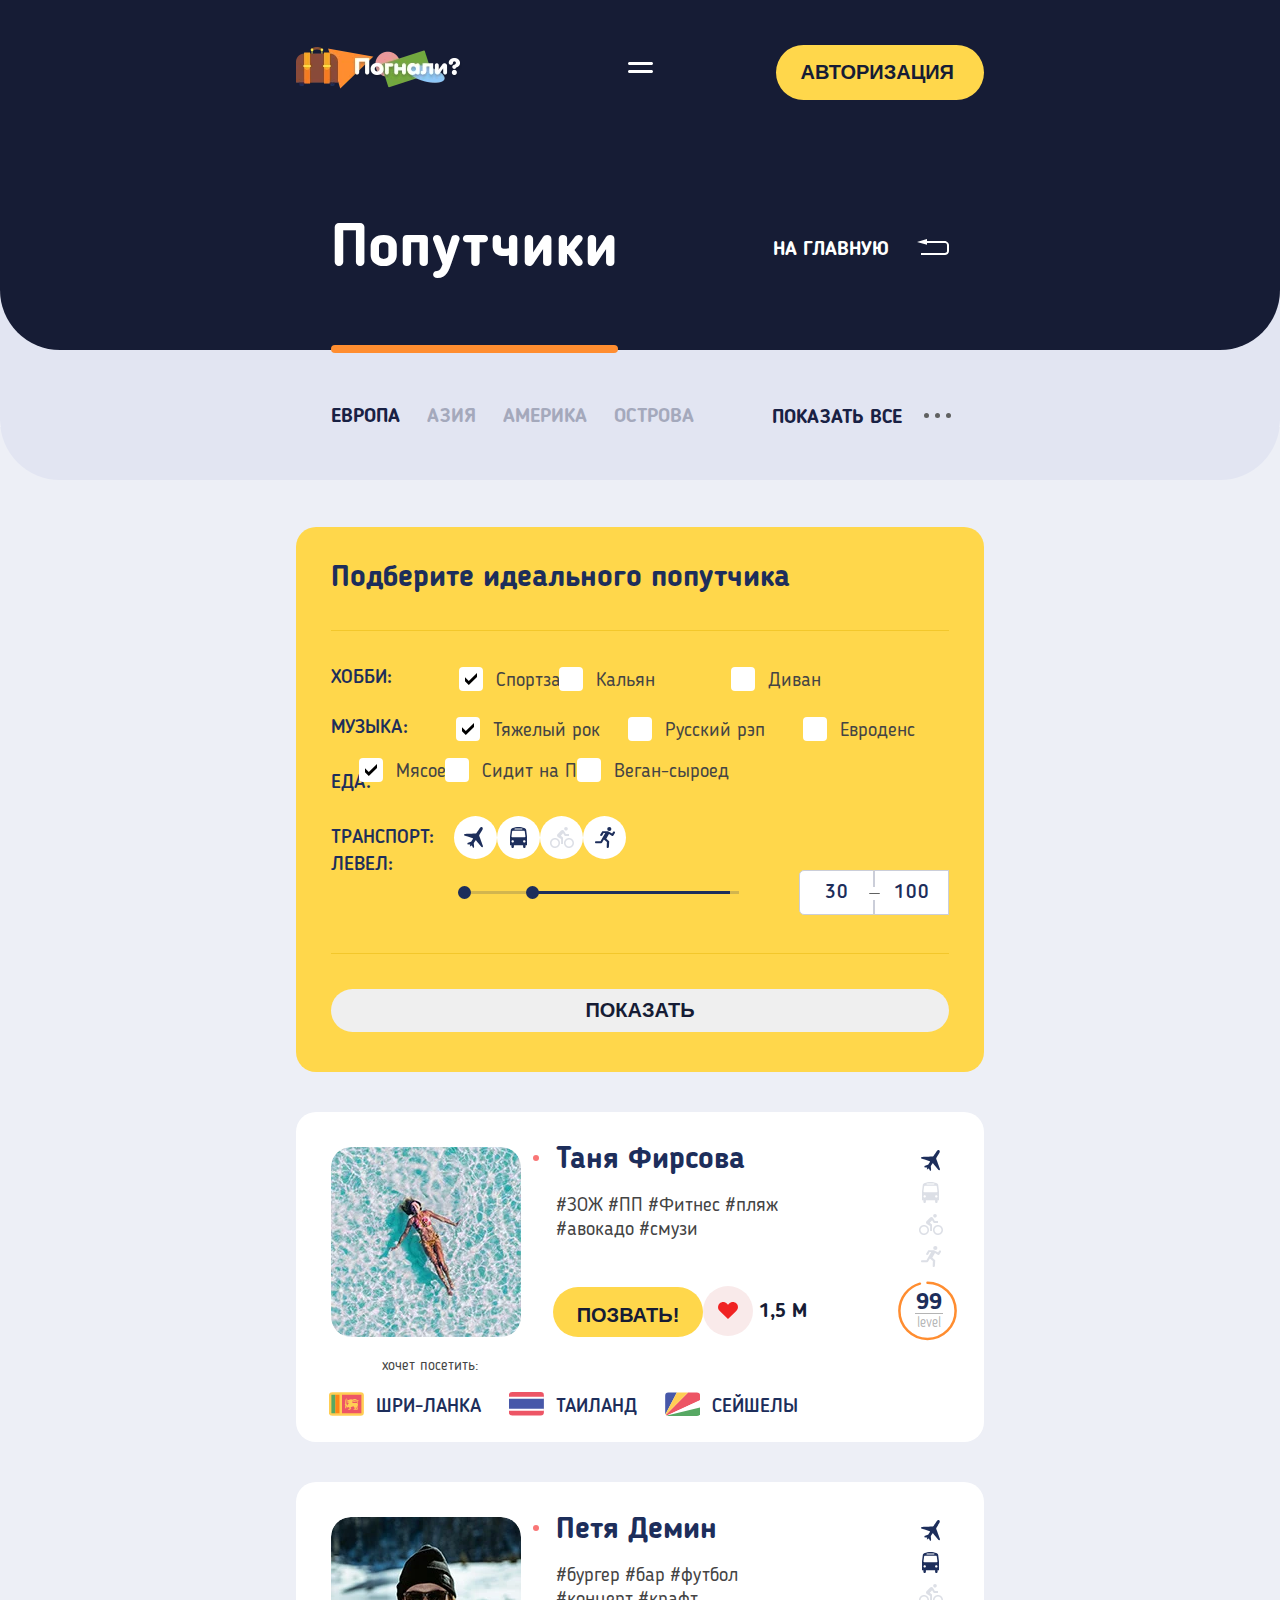
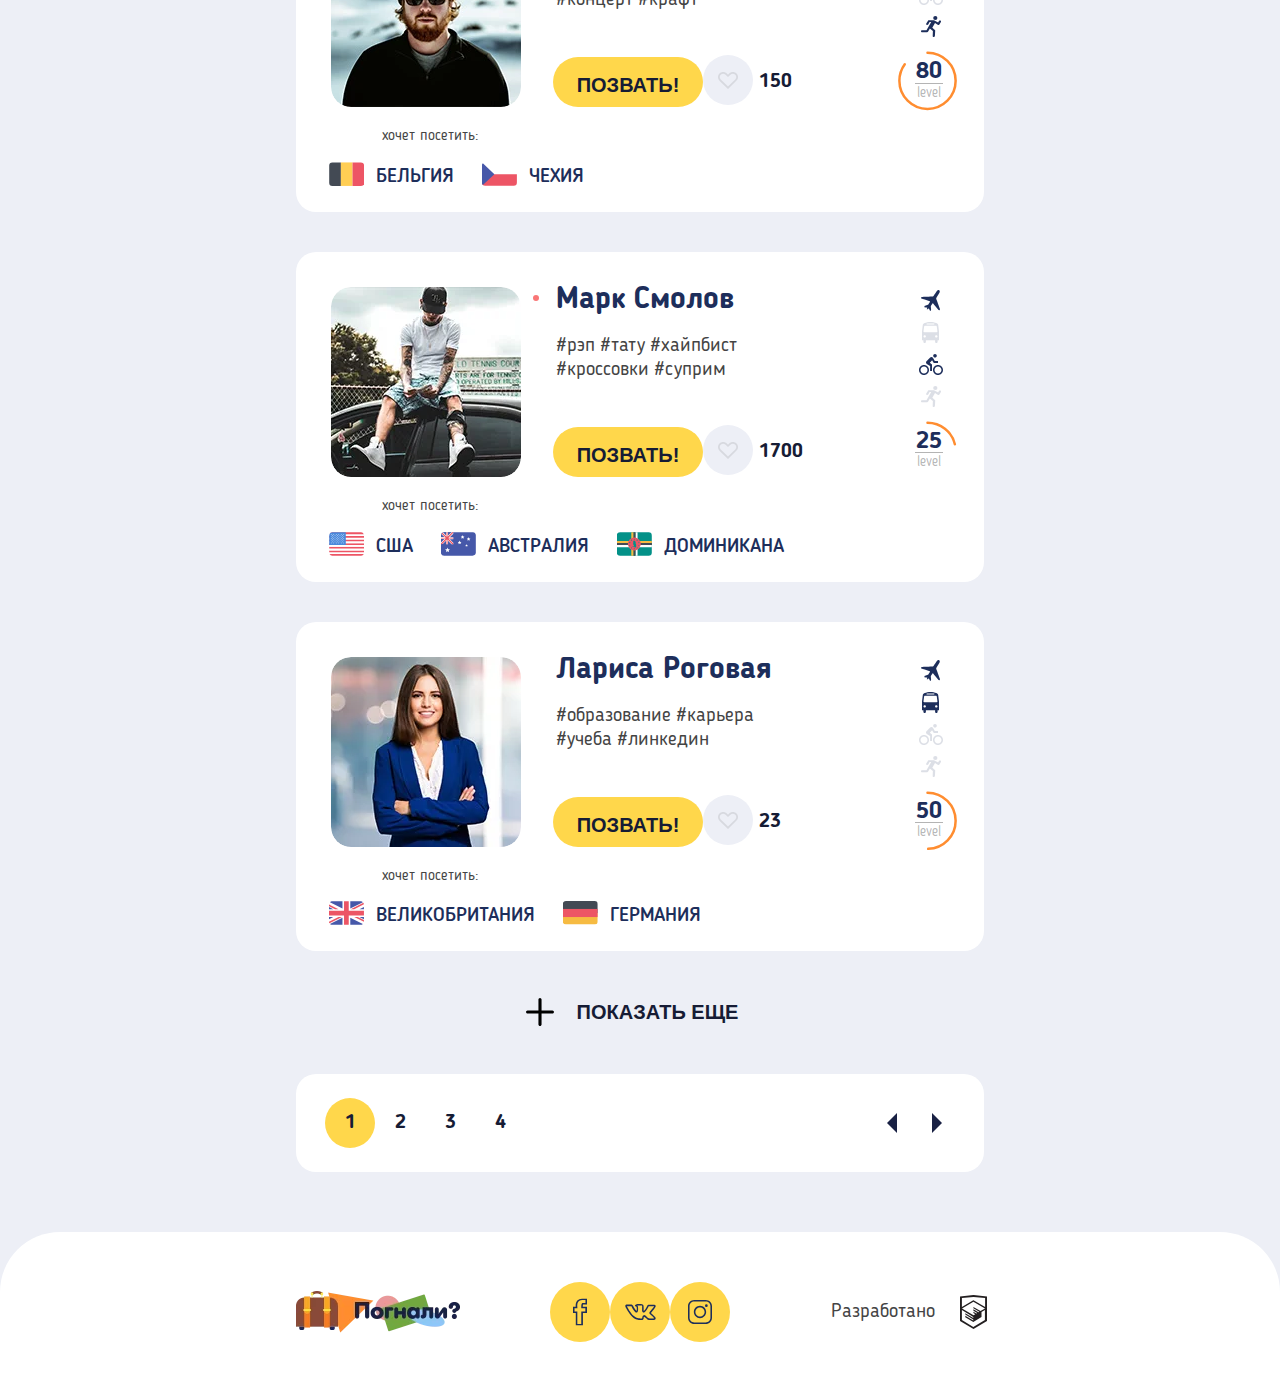
==== catalog.html @ 93530e33 "initial commit" ====
<!DOCTYPE html>
<html lang="ru">
  <head>
  <meta charset="utf-8">
  <meta name="viewport" content="width=device-width,initial-scale=1">
  <title>Погнали - Каталог</title>
  <link rel="stylesheet" href="css/general.css">
  <link rel="stylesheet" href="css/catalog.css">
  <link rel="preload" href="fonts/bloggersans.woff2" as="font">
  <link rel="preload" href="fonts/bloggersans-bold.woff2" as="font">
  <link rel="preload" href="fonts/bloggersans-bolditalic.woff2" as="font">
  <link rel="preload" href="fonts/bloggersans-italic.woff2" as="font">
  <link rel="preload" href="fonts/bloggersans-light.woff2" as="font">
  <link rel="preload" href="fonts/bloggersans-lightitalic.woff2" as="font">
  <link rel="preload" href="fonts/bloggersans-medium.woff2" as="font">
  <link rel="preload" href="fonts/bloggersans-mediumitalic.woff2" as="font">

</head>
<body>
<div class="svg-template">
  <svg xmlns="http://www.w3.org/2000/svg" xmlns:xlink="http://www.w3.org/1999/xlink"><symbol id="icon-email" viewBox="0 0 45 45"><path d="M0 23c0 1.6 1.3 3 3 3h30c1.7 0 3-1.3 3-3V3c0-1.6-1.3-3-3-3H3C1.3 0 0 1.3 0 3v20zm11-10L4.2 6.2c-.6-.6-.6-1.5 0-2 .6-.6 1.5-.6 2.1 0l11 10.9c.4.4 1.2.4 1.6 0l11-10.9c.6-.6 1.5-.6 2.1 0 .6.6.6 1.5 0 2L25 13l6.9 6.8c.6.6.6 1.5 0 2-.6.6-1.5.6-2.1 0L22.9 15s-2.1 2.2-2.5 2.5c-.6.6-1.4 1-2.4 1-.9 0-1.8-.4-2.4-1L13.1 15l-6.9 6.8c-.6.6-1.5.6-2.1 0-.6-.6-.6-1.5 0-2L11 13z"></path></symbol><symbol id="icon-facebook" viewBox="0 0 11 21"><path d="M7.8 21H2.2v-9.8H0V6.4h2.1c-.1-2.2.3-3.8 1.3-4.9C4.2.6 5.5.1 7.1 0H11v4.7H7.9c-.1.2-.2.8-.2 1.7H11v4.8H7.8V21zm-4.4-1.1h3.1v-9.8h3.2V7.5H6.5v-.6c0-1.5 0-2.9.8-3.4l.2-.1h2.3V1.1H7.1c-1.2.1-2.2.5-2.8 1.2-.8.9-1.1 2.5-.9 4.6l.1.6H1.2v2.6h2.2v9.8z"></path></symbol><symbol id="icon-instagram" viewBox="0 0 23 23"><path d="M17 1.5c2.5 0 4.5 2 4.5 4.5v11c0 2.5-2 4.5-4.5 4.5H6c-2.5 0-4.5-2-4.5-4.5V6c0-2.5 2-4.5 4.5-4.5h11M17 0H6C2.7 0 0 2.7 0 6v11c0 3.3 2.7 6 6 6h11c3.3 0 6-2.7 6-6V6c0-3.3-2.7-6-6-6z"></path><path d="M11.5 7.1c2.4 0 4.4 2 4.4 4.4 0 2.4-2 4.4-4.4 4.4-2.4 0-4.4-2-4.4-4.4 0-2.4 2-4.4 4.4-4.4m0-1.5c-3.3 0-5.9 2.7-5.9 5.9s2.7 5.9 5.9 5.9 5.9-2.7 5.9-5.9-2.6-5.9-5.9-5.9z"></path><circle cx="17.6" cy="5.4" r="1.3"></circle></symbol><symbol id="icon-level-small"><circle cx="35" cy="30" r="22.5" fill="none"></circle><path fill="none" stroke-linecap="round" stroke-width="2" stroke="#ff8d30" d="M28 6.5 a 20 20 0 0 1 0 45 a 20 20 0 0 1 0 -45"></path></symbol><symbol id="icon-level" viewBox="0 0 100 100"><circle cx="35" cy="35" r="30" fill="none"></circle><path fill="none" stroke-linecap="round" stroke-width="3" stroke="#ff8d30" d="M35 6.5 a 25 25 0 0 1 0 57 a 25 25 0 0 1 0 -57"></path></symbol><symbol id="icon-menu" viewBox="0 0 25 11"><path d="M1.5 3h22c.8 0 1.5-.7 1.5-1.5S24.3 0 23.5 0h-22C.7 0 0 .7 0 1.5S.7 3 1.5 3zm22 5h-22C.7 8 0 8.7 0 9.5S.7 11 1.5 11h22c.8 0 1.5-.7 1.5-1.5S24.3 8 23.5 8z"></path></symbol><symbol id="icon-phone" viewBox="0 0 36 36"><path d="M18 0C11.6 0 5.2 1.1 2.8 3.4.9 5.3.2 8.7 0 10.8v.3c0 .8.7 1.5 1.5 1.5.1 0 3.7-.3 5.9-.5h.2c.8 0 1.5-.7 1.5-1.5v-3C9 6.7 9.7 6 10.7 6h14.7c.8 0 1.6.7 1.6 1.7v3c0 .8.7 1.5 1.5 1.5h.2c2.2.2 5.8.5 5.9.5.8 0 1.5-.7 1.5-1.5v-.3c-.2-2.1-.9-5.5-2.8-7.4C30.8 1.1 24.4 0 18 0zm0 19.5c-1.7 0-3 1.3-3 3s1.3 3 3 3 3-1.3 3-3-1.3-3-3-3zm-2.3-6.8v-1.9c0-1-.8-1.9-1.9-1.9s-1.8.9-1.8 2v1.9L1.9 23.6c-.7.7-1.1 1.6-1.1 2.7v3c0 1.7 1.3 3 3 3h.8v1.9c0 1 .8 1.9 1.9 1.9s1.9-.8 1.9-1.9v-1.9h19.5v1.9c0 1 .8 1.9 1.9 1.9 1 0 1.9-.8 1.9-1.9v-1.9h.8c1.7 0 3-1.3 3-3v-3c0-1.1-.4-2-1.1-2.7L24 12.7v-1.9c0-1-.8-1.9-1.9-1.9s-1.9.8-1.9 1.9v1.9h-4.5zm2.3 3.8c3.3 0 6 2.7 6 6s-2.7 6-6 6-6-2.7-6-6 2.7-6 6-6z"></path></symbol><symbol id="icon-vk" viewBox="0 0 30 15.8"><path d="M23.9 15.8c-.4 0-1.2-.1-2.1-.6-.6-.4-1.2-1-1.8-1.5-.4-.4-1.2-1.2-1.4-1.2-.3.1-.5.9-.5 1.6 0 .1 0 .8-.5 1.2-.4.4-1.1.5-1.2.5h-1.9c-1 0-4.4-.2-7.4-3C3.4 9.4.3 3 .1 2.7 0 2.2-.1 1.5.3 1.1.7.7 1.4.6 1.7.6h4.2c.1 0 .6.1 1 .3.4.2.6.7.6.7S8.1 3 9 4.3c1.3 2 1.9 2.5 2.1 2.6.2-.4.3-1.7.2-2.9 0-.5-.1-1.1-.3-1.3-.1-.1-.4-.3-.8-.3l-.7-.6c-.1-.7.6-1.2 1.1-1.4.7-.3 1.8-.4 3.1-.4h.7c1.2 0 1.6.1 2.1.2 1.7.4 1.6 1.7 1.6 3.3v2.1c0 .4 0 1 .1 1.3.2-.1.9-.7 2.1-2.5.8-1.2 1.4-2.5 1.5-2.8.2-.4.6-.9 1.6-.9h4.7c1 0 1.6.3 1.8.9.3.6.2 1.7-2.4 4.6-.4.4-.7.8-1 1.1-.6.7-1.2 1.4-1.2 1.6.1.1.7.6 1.3 1.1 1.5 1.2 2.5 2.3 3 3.1.5.8.4 1.3.3 1.7-.4.9-1.6 1-1.9 1h-4.1zm-5.3-4.9c.9 0 1.7.8 2.5 1.6.5.5 1 1 1.5 1.3.7.4 1.3.4 1.4.4h3.9c.2 0 .4-.1.5-.1 0 0 0-.1-.1-.2-.4-.7-1.4-1.7-2.7-2.7-1.2-1-1.8-1.5-1.9-2.2-.1-.8.5-1.4 1.6-2.7.3-.3.6-.7 1-1.1 1.6-1.8 2-2.6 2.1-3h-5.3c-.2.4-.8 1.8-1.6 3-1.9 2.8-2.8 3.2-3.4 3.2-.2 0-.4 0-.6-.1-1-.6-1-1.8-.9-2.8V3.4c.1-1.7 0-1.7-.4-1.8-.4-.1-.7-.1-1.9-.2h-.7c-.6 0-1.3 0-1.9.1l.3.3c.6.7.6 2 .6 2.2.1 1.6.1 3.8-1 4.3-.2.1-.4.1-.6.1-.9 0-1.9-.9-3.4-3.3-.8-1.2-1.5-2.7-1.5-2.8L6 2.2c-.1 0-.2-.1-.3-.1H1.6c.6 1.2 3.4 6.6 6.5 9.5 2.7 2.5 5.8 2.6 6.4 2.6h1.9s.2-.1.3-.1V14c0-.3 0-2.6 1.6-3 .1-.1.2-.1.3-.1z"></path></symbol></svg>
</div>

  <header class="header">
    <div class="header__wrapper container header__wrapper--blue">
      <div class="header__wrapper-top">
        <a class="header__link">
          <picture>
            <source class="js-header-logo-desktop-webp" type="image/webp" media="(min-width: 1440px)" srcset="img/logo-desktop-white@1x.webp 1x, img/logo-desktop-white@2x.webp 2x">
            <source class="js-header-logo-tablet-webp" type="image/webp" media="(min-width: 768px)" srcset="img/logo-tablet-white@1x.webp 1x, img/logo-tablet-white@2x.webp 2x">
            <source class="js-header-logo-mobile-webp" type="image/webp" srcset="img/logo-mobile-white@1x.webp 1x, img/logo-mobile-white@2x.webp 2x">

            <source class="js-header-logo-desktop-png" media="(min-width: 1440px)" srcset="img/logo-desktop-white@1x.png 1x, img/logo-desktop-white@2x.png 2x">
            <source class="js-header-logo-tablet-png" media="(min-width: 768px)" srcset="img/logo-tablet-blue@1x.png 1x, img/logo-tablet-blue@2x.png 2x">
            <img class="header__logo js-logo" src="img/logo-mobile-blue@1x.png" srcset="img/logo-mobile-blue@2x.png 2x" alt="Логотип сервиса Погнали" width="100" height="19">
          </picture>
        </a>
        <button class="header__toggle js-toggle header__toggle--show header__toggle--open" type="button">
          Открыть меню
          <svg width="25" height="11"><use xlink:href="#icon-menu"></use></svg>
        </button>
        <ul class="contacts-list contacts-list--clone">
          <li class="contacts-list__item">
            <a class="button button--yellow button--clone contacts-list__auth-button js-auth-button button--clone-visible" href="/">Авторизация</a>
          </li>
          <li class="contacts-list__item">
            <a class="contacts-list__phone-icon contacts-list__phone-icon--clone" href="tel:88005558628">
              <div class="button contacts-list__phone-button"></div>
            </a>
          </li>
          <li class="contacts-list__item">
            <a class="contacts-list__mail-icon contacts-list__mail-icon--clone" href="mailto:mail@htmlacademy.ru" target="_top">
              <div class="button contacts-list__email-button"></div>
            </a>
          </li>
        </ul>
      </div>
      <nav class="main-nav js-menu main-nav--hidden">
        <ul class="main-nav__list site-list">
          <li class="site-list__item"><a class="site-list__link" href="#" data-hover="О сервисе">О сервисе</a></li>
          <li class="site-list__item"><a class="site-list__link" href="form.html" data-hover="Направления">Направления</a></li>
          <li class="site-list__item"><a class="site-list__link" href="catalog.html" data-hover="Попутчики">Попутчики</a></li>
        </ul>
        <ul class="main-nav__list contacts-list">
          <li class="contacts-list__item">
            <a class="button button--yellow contacts-list__auth-button" href="#">Авторизация</a>
          </li>
          <li class="contacts-list__item">
            <a class="contacts-list__phone-icon" href="tel:88005558628">
              <div class="button contacts-list__phone-button">
                <svg class="contacts-list__svg contacts-list__svg--phone" width="18" height="18"><use xlink:href="#icon-phone"></use></svg>
              </div>
            </a>
          </li>
          <li class="contacts-list__item">
            <a class="contacts-list__mail-icon" href="mailto:mail@htmlacademy.ru" target="_top">
              <div class="button contacts-list__email-button">
                <svg class="contacts-list__svg contacts-list__svg--email" width="18" height="13"><use xlink:href="#icon-email"></use></svg>
              </div>
            </a>
          </li>
        </ul>
        <ul class="main-nav__list social-list">
          <li class="social-list__item">
            <a class="social-list__btn" href="#">
              <svg class="social-list__svg social-list__svg--fb" width="11" height="21"><use xlink:href="#icon-facebook"></use></svg>
              Facebook
            </a>
          </li>
          <li class="social-list__item">
            <a class="social-list__btn" href="#">
              <svg class="social-list__svg social-list__svg--vk" width="23" height="12"><use xlink:href="#icon-vk"></use></svg>
              VK
            </a>
          </li>
          <li class="social-list__item">
            <a class="social-list__btn" href="#">
              <svg class="social-list__svg social-list__svg--ig" width="18" height="18"><use xlink:href="#icon-instagram"></use></svg>
              Instagram
            </a>
          </li>
        </ul>
      </nav>
    </div>
  </header>

  <main class="main">
    <div class="main__wrapper container">
      <div class="main__inner-wrapper">
        <h1 class="main__header">Попутчики</h1>
        <a class="main__link" href="index.html">На главную</a>
      </div>
    </div>

    <section class="filter">
      <div class="filter__by-countries js-filter-body filter__by-countries--hidden">
        <div class="filter__wrapper js-filter-wrapper filter__wrapper--show">
          <h3 class="filter__header">Фильтрация по странам<span class="filter__colon">:</span></h3>
          <button class="filter__btn js-filter-button filter__btn--show" type="button">Показать все</button>
        </div>
        <div class="filter__countries-wrapper">
          <ul class="filter__list mainland-list js-filter-mainland mainland-list--hidden">
            <li class="mainland-list__item"><a class="mainland-list__link mainland-list__link--selected" href="#">Европа</a></li>
            <li class="mainland-list__item"><a class="mainland-list__link" href="#">Азия</a></li>
            <li class="mainland-list__item"><a class="mainland-list__link" href="#">Америка</a></li>
            <li class="mainland-list__item"><a class="mainland-list__link" href="#">Острова</a></li>
          </ul>
          <ul class="filter__list alphabet-list js-filter-alphabet alphabet-list--hidden">
            <li class="alphabet-list__item alphabet-list__item--selected">
              <a class="alphabet-list__link alphabet-list__link--selected" href="#">А</a>
              <ul class="countries-by-letter-list countries-by-letter-list--selected">
                <li class="countries-by-letter-list__item"><a class="countries-by-letter-list__link" href="#">Афганистан</a></li>
                <li class="countries-by-letter-list__item"><a class="countries-by-letter-list__link" href="#">Албания</a></li>
                <li class="countries-by-letter-list__item"><a class="countries-by-letter-list__link" href="#">Алгерия</a></li>
                <li class="countries-by-letter-list__item"><a class="countries-by-letter-list__link" href="#">Андорра</a></li>
                <li class="countries-by-letter-list__item"><a class="countries-by-letter-list__link" href="#">Аргентина</a></li>
                <li class="countries-by-letter-list__item"><a class="countries-by-letter-list__link" href="#">Армения</a></li>
                <li class="countries-by-letter-list__item"><a class="countries-by-letter-list__link" href="#">Австралия</a></li>
                <li class="countries-by-letter-list__item"><a class="countries-by-letter-list__link" href="#">Австрия</a></li>
                <li class="countries-by-letter-list__item"><a class="countries-by-letter-list__link" href="#">Азербайджан</a></li>
              </ul>
            </li>
            <li class="alphabet-list__item">
              <a class="alphabet-list__link" href="#">Б</a>
              <ul class="countries-by-letter-list">
                <li class="countries-by-letter-list__item"><a class="countries-by-letter-list__link" href="#">Багамские&nbsp;Острова</a></li>
                <li class="countries-by-letter-list__item"><a class="countries-by-letter-list__link" href="#">Бангладеш</a></li>
                <li class="countries-by-letter-list__item"><a class="countries-by-letter-list__link" href="#">Барбадос</a></li>
                <li class="countries-by-letter-list__item"><a class="countries-by-letter-list__link" href="#">Бахрейн</a></li>
                <li class="countries-by-letter-list__item"><a class="countries-by-letter-list__link" href="#">Белоруссия</a></li>
                <li class="countries-by-letter-list__item"><a class="countries-by-letter-list__link" href="#">Белиз</a></li>
                <li class="countries-by-letter-list__item"><a class="countries-by-letter-list__link" href="#">Бельгия</a></li>
                <li class="countries-by-letter-list__item"><a class="countries-by-letter-list__link" href="#">Бенин</a></li>
                <li class="countries-by-letter-list__item"><a class="countries-by-letter-list__link" href="#">Болгария</a></li>
                <li class="countries-by-letter-list__item"><a class="countries-by-letter-list__link" href="#">Боливия</a></li>
                <li class="countries-by-letter-list__item"><a class="countries-by-letter-list__link" href="#">Босния&nbsp;и&nbsp;Герцеговина</a></li>
                <li class="countries-by-letter-list__item"><a class="countries-by-letter-list__link" href="#">Ботсвана</a></li>
                <li class="countries-by-letter-list__item"><a class="countries-by-letter-list__link" href="#">Бразилия</a></li>
                <li class="countries-by-letter-list__item"><a class="countries-by-letter-list__link" href="#">Бруней</a></li>
                <li class="countries-by-letter-list__item"><a class="countries-by-letter-list__link" href="#">Буркина‑Фасо</a></li>
                <li class="countries-by-letter-list__item"><a class="countries-by-letter-list__link" href="#">Бурунди</a></li>
                <li class="countries-by-letter-list__item"><a class="countries-by-letter-list__link" href="#">Бутан</a></li>
              </ul>
            </li>
            <li class="alphabet-list__item">
              <a class="alphabet-list__link" href="#">В</a>
              <ul class="countries-by-letter-list">
                <li class="countries-by-letter-list__item"><a class="countries-by-letter-list__link" href="#">Вануату</a></li>
                <li class="countries-by-letter-list__item"><a class="countries-by-letter-list__link" href="#">Великобритания</a></li>
                <li class="countries-by-letter-list__item"><a class="countries-by-letter-list__link" href="#">Венгрия</a></li>
                <li class="countries-by-letter-list__item"><a class="countries-by-letter-list__link" href="#">Венесуэла</a></li>
                <li class="countries-by-letter-list__item"><a class="countries-by-letter-list__link" href="#">Восточный&nbsp;Тимор</a></li>
                <li class="countries-by-letter-list__item"><a class="countries-by-letter-list__link" href="#">Вьетнам</a></li>
              </ul>
            </li>
            <li class="alphabet-list__item">
              <a class="alphabet-list__link" href="#">Г</a>
              <ul class="countries-by-letter-list">
                <li class="countries-by-letter-list__item"><a class="countries-by-letter-list__link" href="#">Габон</a></li>
                <li class="countries-by-letter-list__item"><a class="countries-by-letter-list__link" href="#">Гаити</a></li>
                <li class="countries-by-letter-list__item"><a class="countries-by-letter-list__link" href="#">Гайана</a></li>
                <li class="countries-by-letter-list__item"><a class="countries-by-letter-list__link" href="#">Гамбия</a></li>
                <li class="countries-by-letter-list__item"><a class="countries-by-letter-list__link" href="#">Гана</a></li>
                <li class="countries-by-letter-list__item"><a class="countries-by-letter-list__link" href="#">Гватемала</a></li>
                <li class="countries-by-letter-list__item"><a class="countries-by-letter-list__link" href="#">Гвинея</a></li>
                <li class="countries-by-letter-list__item"><a class="countries-by-letter-list__link" href="#">Гвинея‑Бисау</a></li>
                <li class="countries-by-letter-list__item"><a class="countries-by-letter-list__link" href="#">Германия</a></li>
                <li class="countries-by-letter-list__item"><a class="countries-by-letter-list__link" href="#">Гондурас</a></li>
                <li class="countries-by-letter-list__item"><a class="countries-by-letter-list__link" href="#">Гренада</a></li>
                <li class="countries-by-letter-list__item"><a class="countries-by-letter-list__link" href="#">Греция</a></li>
                <li class="countries-by-letter-list__item"><a class="countries-by-letter-list__link" href="#">Грузия</a></li>
              </ul>
            </li>
            <li class="alphabet-list__item">
              <a class="alphabet-list__link" href="#">Д</a>
              <ul class="countries-by-letter-list">
                <li class="countries-by-letter-list__item"><a class="countries-by-letter-list__link" href="#">Дания</a></li>
                <li class="countries-by-letter-list__item"><a class="countries-by-letter-list__link" href="#">Джибути</a></li>
                <li class="countries-by-letter-list__item"><a class="countries-by-letter-list__link" href="#">Доминика</a></li>
                <li class="countries-by-letter-list__item"><a class="countries-by-letter-list__link" href="#">Доминикана</a></li>
              </ul>
            </li>
            <li class="alphabet-list__item">
              <a class="alphabet-list__link" href="#">Е</a>
              <ul class="countries-by-letter-list">
                <li class="countries-by-letter-list__item"><a class="countries-by-letter-list__link" href="#">Египет</a></li>
              </ul>
            </li>
            <li class="alphabet-list__item alphabet-list__item--hidden-on-big"><a class="alphabet-list__link" href="#">Ж</a></li>
            <li class="alphabet-list__item">
              <a class="alphabet-list__link" href="#">З</a>
              <ul class="countries-by-letter-list">
                <li class="countries-by-letter-list__item"><a class="countries-by-letter-list__link" href="#">Замбия</a></li>
                <li class="countries-by-letter-list__item"><a class="countries-by-letter-list__link" href="#">Зимбабве</a></li>
              </ul>
            </li>
            <li class="alphabet-list__item">
              <a class="alphabet-list__link" href="#">И</a>
              <ul class="countries-by-letter-list">
                <li class="countries-by-letter-list__item"><a class="countries-by-letter-list__link" href="#">Израиль</a></li>
                <li class="countries-by-letter-list__item"><a class="countries-by-letter-list__link" href="#">Индия</a></li>
                <li class="countries-by-letter-list__item"><a class="countries-by-letter-list__link" href="#">Индонезия</a></li>
                <li class="countries-by-letter-list__item"><a class="countries-by-letter-list__link" href="#">Иордания</a></li>
                <li class="countries-by-letter-list__item"><a class="countries-by-letter-list__link" href="#">Ирак</a></li>
                <li class="countries-by-letter-list__item"><a class="countries-by-letter-list__link" href="#">Иран</a></li>
                <li class="countries-by-letter-list__item"><a class="countries-by-letter-list__link" href="#">Ирландия</a></li>
                <li class="countries-by-letter-list__item"><a class="countries-by-letter-list__link" href="#">Исландия</a></li>
                <li class="countries-by-letter-list__item"><a class="countries-by-letter-list__link" href="#">Испания</a></li>
                <li class="countries-by-letter-list__item"><a class="countries-by-letter-list__link" href="#">Италия</a></li>
              </ul>
            </li>
            <li class="alphabet-list__item alphabet-list__item--hidden-on-big"><a class="alphabet-list__link" href="#">Й</a></li>
            <li class="alphabet-list__item">
              <a class="alphabet-list__link" href="#">К</a>
              <ul class="countries-by-letter-list">
                <li class="countries-by-letter-list__item"><a class="countries-by-letter-list__link" href="#">Кабо‑Верде</a></li>
                <li class="countries-by-letter-list__item"><a class="countries-by-letter-list__link" href="#">Казахстан</a></li>
                <li class="countries-by-letter-list__item"><a class="countries-by-letter-list__link" href="#">Камбоджа</a></li>
                <li class="countries-by-letter-list__item"><a class="countries-by-letter-list__link" href="#">Камерун</a></li>
                <li class="countries-by-letter-list__item"><a class="countries-by-letter-list__link" href="#">Канада</a></li>
                <li class="countries-by-letter-list__item"><a class="countries-by-letter-list__link" href="#">Катар</a></li>
                <li class="countries-by-letter-list__item"><a class="countries-by-letter-list__link" href="#">Кения</a></li>
                <li class="countries-by-letter-list__item"><a class="countries-by-letter-list__link" href="#">Кипр</a></li>
                <li class="countries-by-letter-list__item"><a class="countries-by-letter-list__link" href="#">Киргизия</a></li>
                <li class="countries-by-letter-list__item"><a class="countries-by-letter-list__link" href="#">Кирибати</a></li>
                <li class="countries-by-letter-list__item"><a class="countries-by-letter-list__link" href="#">Китай</a></li>
                <li class="countries-by-letter-list__item"><a class="countries-by-letter-list__link" href="#">Колумбия</a></li>
                <li class="countries-by-letter-list__item"><a class="countries-by-letter-list__link" href="#">Коморы</a></li>
                <li class="countries-by-letter-list__item"><a class="countries-by-letter-list__link" href="#">Конго</a></li>
                <li class="countries-by-letter-list__item"><a class="countries-by-letter-list__link" href="#">КНДР</a></li>
                <li class="countries-by-letter-list__item"><a class="countries-by-letter-list__link" href="#">Республика&nbsp;Корея</a></li>
                <li class="countries-by-letter-list__item"><a class="countries-by-letter-list__link" href="#">Коста-Рика</a></li>
                <li class="countries-by-letter-list__item"><a class="countries-by-letter-list__link" href="#">Кот‑д'Ивуар</a></li>
                <li class="countries-by-letter-list__item"><a class="countries-by-letter-list__link" href="#">Куба</a></li>
                <li class="countries-by-letter-list__item"><a class="countries-by-letter-list__link" href="#">Кувейт</a></li>
              </ul>
            </li>
            <li class="alphabet-list__item">
              <a class="alphabet-list__link" href="#">Л</a>
              <ul class="countries-by-letter-list">
                <li class="countries-by-letter-list__item"><a class="countries-by-letter-list__link" href="#">Лаос</a></li>
                <li class="countries-by-letter-list__item"><a class="countries-by-letter-list__link" href="#">Латвия</a></li>
                <li class="countries-by-letter-list__item"><a class="countries-by-letter-list__link" href="#">Лесото</a></li>
                <li class="countries-by-letter-list__item"><a class="countries-by-letter-list__link" href="#">Либерия</a></li>
                <li class="countries-by-letter-list__item"><a class="countries-by-letter-list__link" href="#">Ливан</a></li>
                <li class="countries-by-letter-list__item"><a class="countries-by-letter-list__link" href="#">Ливия</a></li>
                <li class="countries-by-letter-list__item"><a class="countries-by-letter-list__link" href="#">Литва</a></li>
                <li class="countries-by-letter-list__item"><a class="countries-by-letter-list__link" href="#">Лихтенштейн</a></li>
                <li class="countries-by-letter-list__item"><a class="countries-by-letter-list__link" href="#">Люксембург</a></li>
              </ul>
            </li>
            <li class="alphabet-list__item">
              <a class="alphabet-list__link" href="#">М</a>
              <ul class="countries-by-letter-list">
                <li class="countries-by-letter-list__item"><a class="countries-by-letter-list__link" href="#">Маврикий</a></li>
                <li class="countries-by-letter-list__item"><a class="countries-by-letter-list__link" href="#">Мавритания</a></li>
                <li class="countries-by-letter-list__item"><a class="countries-by-letter-list__link" href="#">Мадагаскар</a></li>
                <li class="countries-by-letter-list__item"><a class="countries-by-letter-list__link" href="#">Малави</a></li>
                <li class="countries-by-letter-list__item"><a class="countries-by-letter-list__link" href="#">Малайзия</a></li>
                <li class="countries-by-letter-list__item"><a class="countries-by-letter-list__link" href="#">Мали</a></li>
                <li class="countries-by-letter-list__item"><a class="countries-by-letter-list__link" href="#">Мальдивы</a></li>
                <li class="countries-by-letter-list__item"><a class="countries-by-letter-list__link" href="#">Мальта</a></li>
                <li class="countries-by-letter-list__item"><a class="countries-by-letter-list__link" href="#">Марокко</a></li>
                <li class="countries-by-letter-list__item"><a class="countries-by-letter-list__link" href="#">Маршалловы&nbsp;Острова</a></li>
                <li class="countries-by-letter-list__item"><a class="countries-by-letter-list__link" href="#">Мексика</a></li>
                <li class="countries-by-letter-list__item"><a class="countries-by-letter-list__link" href="#">Мозамбик</a></li>
                <li class="countries-by-letter-list__item"><a class="countries-by-letter-list__link" href="#">Молдавия</a></li>
                <li class="countries-by-letter-list__item"><a class="countries-by-letter-list__link" href="#">Монако</a></li>
                <li class="countries-by-letter-list__item"><a class="countries-by-letter-list__link" href="#">Монголия</a></li>
                <li class="countries-by-letter-list__item"><a class="countries-by-letter-list__link" href="#">Мьянма</a></li>
              </ul>
            </li>
            <li class="alphabet-list__item">
              <a class="alphabet-list__link" href="#">Н</a>
              <ul class="countries-by-letter-list">
                <li class="countries-by-letter-list__item"><a class="countries-by-letter-list__link" href="#">Намибия</a></li>
                <li class="countries-by-letter-list__item"><a class="countries-by-letter-list__link" href="#">Науру</a></li>
                <li class="countries-by-letter-list__item"><a class="countries-by-letter-list__link" href="#">Непал</a></li>
                <li class="countries-by-letter-list__item"><a class="countries-by-letter-list__link" href="#">Нигер</a></li>
                <li class="countries-by-letter-list__item"><a class="countries-by-letter-list__link" href="#">Нигерия</a></li>
                <li class="countries-by-letter-list__item"><a class="countries-by-letter-list__link" href="#">Нидерланды</a></li>
                <li class="countries-by-letter-list__item"><a class="countries-by-letter-list__link" href="#">Никарагуа</a></li>
                <li class="countries-by-letter-list__item"><a class="countries-by-letter-list__link" href="#">Новая&nbsp;Зеландия</a></li>
                <li class="countries-by-letter-list__item"><a class="countries-by-letter-list__link" href="#">Норвегия</a></li>
              </ul>
            </li>
            <li class="alphabet-list__item">
              <a class="alphabet-list__link" href="#">О</a>
              <ul class="countries-by-letter-list">
                <li class="countries-by-letter-list__item"><a class="countries-by-letter-list__link" href="#">ОАЭ</a></li>
                <li class="countries-by-letter-list__item"><a class="countries-by-letter-list__link" href="#">Оман</a></li>
              </ul>
            </li>
            <li class="alphabet-list__item">
              <a class="alphabet-list__link" href="#">П</a>
              <ul class="countries-by-letter-list">
                <li class="countries-by-letter-list__item"><a class="countries-by-letter-list__link" href="#">Пакистан</a></li>
                <li class="countries-by-letter-list__item"><a class="countries-by-letter-list__link" href="#">Палау</a></li>
                <li class="countries-by-letter-list__item"><a class="countries-by-letter-list__link" href="#">Панама</a></li>
                <li class="countries-by-letter-list__item"><a class="countries-by-letter-list__link" href="#">Папуа&nbsp;‑&nbsp;Новая&nbsp;Гвинея</a></li>
                <li class="countries-by-letter-list__item"><a class="countries-by-letter-list__link" href="#">Парагвай</a></li>
                <li class="countries-by-letter-list__item"><a class="countries-by-letter-list__link" href="#">Перу</a></li>
                <li class="countries-by-letter-list__item"><a class="countries-by-letter-list__link" href="#">Польша</a></li>
                <li class="countries-by-letter-list__item"><a class="countries-by-letter-list__link" href="#">Португалия</a></li>
              </ul>
            </li>
            <li class="alphabet-list__item  alphabet-list__item--hidden-on-biggest"><a class="alphabet-list__link" href="#">Р</a></li>
            <li class="alphabet-list__item">
              <a class="alphabet-list__link" href="#">С</a>
              <ul class="countries-by-letter-list">
                <li class="countries-by-letter-list__item"><a class="countries-by-letter-list__link" href="#">Сальвадор</a></li>
                <li class="countries-by-letter-list__item"><a class="countries-by-letter-list__link" href="#">Самоа</a></li>
                <li class="countries-by-letter-list__item"><a class="countries-by-letter-list__link" href="#">Сан‑Марино</a></li>
                <li class="countries-by-letter-list__item"><a class="countries-by-letter-list__link" href="#">Сан‑Томе&nbsp;и&nbsp;Принсипи</a></li>
                <li class="countries-by-letter-list__item"><a class="countries-by-letter-list__link" href="#">Саудовская&nbsp;Аравия</a></li>
                <li class="countries-by-letter-list__item"><a class="countries-by-letter-list__link" href="#">Северная&nbsp;Македония</a></li>
                <li class="countries-by-letter-list__item"><a class="countries-by-letter-list__link" href="#">Сейшелы</a></li>
                <li class="countries-by-letter-list__item"><a class="countries-by-letter-list__link" href="#">Сенегал</a></li>
                <li class="countries-by-letter-list__item"><a class="countries-by-letter-list__link" href="#">Сент‑Люсия</a></li>
                <li class="countries-by-letter-list__item"><a class="countries-by-letter-list__link" href="#">Сербия</a></li>
                <li class="countries-by-letter-list__item"><a class="countries-by-letter-list__link" href="#">Сингапур</a></li>
                <li class="countries-by-letter-list__item"><a class="countries-by-letter-list__link" href="#">Сирия</a></li>
                <li class="countries-by-letter-list__item"><a class="countries-by-letter-list__link" href="#">Словакия</a></li>
                <li class="countries-by-letter-list__item"><a class="countries-by-letter-list__link" href="#">Словения</a></li>
                <li class="countries-by-letter-list__item"><a class="countries-by-letter-list__link" href="#">США</a></li>
                <li class="countries-by-letter-list__item"><a class="countries-by-letter-list__link" href="#">Сомали</a></li>
                <li class="countries-by-letter-list__item"><a class="countries-by-letter-list__link" href="#">Судан</a></li>
                <li class="countries-by-letter-list__item"><a class="countries-by-letter-list__link" href="#">Суринам</a></li>
                <li class="countries-by-letter-list__item"><a class="countries-by-letter-list__link" href="#">Сьерра‑Леоне</a></li>
              </ul>
            </li>
            <li class="alphabet-list__item">
              <a class="alphabet-list__link" href="#">Т</a>
              <ul class="countries-by-letter-list">
                <li class="countries-by-letter-list__item"><a class="countries-by-letter-list__link" href="#">Таджикистан</a></li>
                <li class="countries-by-letter-list__item"><a class="countries-by-letter-list__link" href="#">Таиланд</a></li>
                <li class="countries-by-letter-list__item"><a class="countries-by-letter-list__link" href="#">Танзания</a></li>
                <li class="countries-by-letter-list__item"><a class="countries-by-letter-list__link" href="#">Того</a></li>
                <li class="countries-by-letter-list__item"><a class="countries-by-letter-list__link" href="#">Тонга</a></li>
                <li class="countries-by-letter-list__item"><a class="countries-by-letter-list__link" href="#">Тринидад&nbsp;и&nbsp;Тобаго</a></li>
                <li class="countries-by-letter-list__item"><a class="countries-by-letter-list__link" href="#">Тувалу</a></li>
                <li class="countries-by-letter-list__item"><a class="countries-by-letter-list__link" href="#">Тунис</a></li>
                <li class="countries-by-letter-list__item"><a class="countries-by-letter-list__link" href="#">Туркмения</a></li>
                <li class="countries-by-letter-list__item"><a class="countries-by-letter-list__link" href="#">Турция</a></li>
              </ul>
            </li>
            <li class="alphabet-list__item">
              <a class="alphabet-list__link" href="#">У</a>
              <ul class="countries-by-letter-list">
                <li class="countries-by-letter-list__item"><a class="countries-by-letter-list__link" href="#">Уганда</a></li>
                <li class="countries-by-letter-list__item"><a class="countries-by-letter-list__link" href="#">Узбекистан</a></li>
                <li class="countries-by-letter-list__item"><a class="countries-by-letter-list__link" href="#">Украина</a></li>
                <li class="countries-by-letter-list__item"><a class="countries-by-letter-list__link" href="#">Уругвай</a></li>
              </ul>
            </li>
            <li class="alphabet-list__item">
              <a class="alphabet-list__link" href="#">Ф</a>
              <ul class="countries-by-letter-list">
                <li class="countries-by-letter-list__item"><a class="countries-by-letter-list__link" href="#">Фиджи</a></li>
                <li class="countries-by-letter-list__item"><a class="countries-by-letter-list__link" href="#">Филиппины</a></li>
                <li class="countries-by-letter-list__item"><a class="countries-by-letter-list__link" href="#">Финляндия</a></li>
                <li class="countries-by-letter-list__item"><a class="countries-by-letter-list__link" href="#">Франция</a></li>
              </ul>
            </li>
            <li class="alphabet-list__item">
              <a class="alphabet-list__link" href="#">Х</a>
              <ul class="countries-by-letter-list">
                <li class="countries-by-letter-list__item"><a class="countries-by-letter-list__link" href="#">Хорватия</a></li>
              </ul>
            </li>
            <li class="alphabet-list__item alphabet-list__item--hidden-on-big"><a class="alphabet-list__link" href="#">Ц</a></li>
            <li class="alphabet-list__item">
              <a class="alphabet-list__link" href="#">Ч</a>
              <ul class="countries-by-letter-list">
                <li class="countries-by-letter-list__item"><a class="countries-by-letter-list__link" href="#">Чад</a></li>
                <li class="countries-by-letter-list__item"><a class="countries-by-letter-list__link" href="#">Черногория</a></li>
                <li class="countries-by-letter-list__item"><a class="countries-by-letter-list__link" href="#">Чехия</a></li>
                <li class="countries-by-letter-list__item"><a class="countries-by-letter-list__link" href="#">Чили</a></li>
              </ul>
            </li>
            <li class="alphabet-list__item">
              <a class="alphabet-list__link" href="#">Ш</a>
              <ul class="countries-by-letter-list">
                <li class="countries-by-letter-list__item"><a class="countries-by-letter-list__link" href="#">Швейцария</a></li>
                <li class="countries-by-letter-list__item"><a class="countries-by-letter-list__link" href="#">Швеция</a></li>
                <li class="countries-by-letter-list__item"><a class="countries-by-letter-list__link" href="#">Шри‑Ланка</a></li>
              </ul>
            </li>
            <li class="alphabet-list__item alphabet-list__item--hidden-on-big"><a class="alphabet-list__link" href="#">Щ</a></li>
            <li class="alphabet-list__item">
              <a class="alphabet-list__link" href="#">Э</a>
              <ul class="countries-by-letter-list">
                <li class="countries-by-letter-list__item"><a class="countries-by-letter-list__link" href="#">Эквадор</a></li>
                <li class="countries-by-letter-list__item"><a class="countries-by-letter-list__link" href="#">Эритрея</a></li>
                <li class="countries-by-letter-list__item"><a class="countries-by-letter-list__link" href="#">Эсватини</a></li>
                <li class="countries-by-letter-list__item"><a class="countries-by-letter-list__link" href="#">Эстония</a></li>
                <li class="countries-by-letter-list__item"><a class="countries-by-letter-list__link" href="#">Эфиопия</a></li>
              </ul>
            </li>
            <li class="alphabet-list__item">
              <a class="alphabet-list__link" href="#">Ю</a>
              <ul class="countries-by-letter-list">
                <li class="countries-by-letter-list__item"><a class="countries-by-letter-list__link" href="#">ЮАР</a></li>
                <li class="countries-by-letter-list__item"><a class="countries-by-letter-list__link" href="#">Южный&nbsp;Судан</a></li>
              </ul>
            </li>
            <li class="alphabet-list__item">
              <a class="alphabet-list__link" href="#">Я</a>
              <ul class="countries-by-letter-list">
                <li class="countries-by-letter-list__item"><a class="countries-by-letter-list__link" href="#">Ямайка</a></li>
                <li class="countries-by-letter-list__item"><a class="countries-by-letter-list__link" href="#">Япония</a></li>
              </ul>
            </li>
          </ul>
        </div>
        <button class="button button--gray filter__btn-collapse js-filter-countries-collapse" type="button">Свернуть</button>
      </div>
    </section>

    <section class="people-list">
      <div class="people-list__wrapper container">
        <div class="people-filter">
          <form class="people-filter__form" action="http://echo.htmlacademy.ru" method="post">
            <h3 class="visually-hidden">Фильтрация попутчиков по остальным параметрам</h3>
            <b class="people-filter__tagline">Подберите идеального попутчика</b>
            <ul class="people-filter_list filter-options-list">
              <li class="filter-options-list__item filter-options-list__item--expanded">
                <span class="filter-options-list__title">
                  Хобби
                  <button class="filter-options-list__button" type="button">Свернуть или развернуть меню</button>
                </span>
                <span class="filter-options-list__title filter-options-list__title--enumeration">Хобби:</span>
                <div class="filter-options-list__hobby">
                  <div class="filter-options-list__checkbox filter-options-list__checkbox-hobby" role="checkbox" aria-checked="true" tabindex="0">
                    <input class="visually-hidden" type="checkbox" name="gym" id="gym" tabindex="-1" checked>
                    <label class="filter-options-list__label" for="gym">Спортзал</label>
                    <span class="filter-options-list__checkbox-indicator"></span>
                  </div>
                  <div class="filter-options-list__checkbox filter-options-list__checkbox-hobby" role="checkbox" aria-checked="false" tabindex="0">
                    <input class="visually-hidden" type="checkbox" name="hookah" id="hookah" tabindex="-1">
                    <label class="filter-options-list__label" for="hookah">Кальян</label>
                    <span class="filter-options-list__checkbox-indicator"></span>
                  </div>
                  <div class="filter-options-list__checkbox filter-options-list__checkbox-hobby" role="checkbox" aria-checked="false" tabindex="0">
                    <input class="visually-hidden" type="checkbox" name="sofa" id="sofa" tabindex="-1">
                    <label class="filter-options-list__label" for="sofa">Диван</label>
                    <span class="filter-options-list__checkbox-indicator"></span>
                  </div>
                </div>
              </li>
              <li class="filter-options-list__item filter-options-list__item--expanded">
                <span class="filter-options-list__title">
                  Музыка
                  <button class="filter-options-list__button" type="button">Свернуть или развернуть меню</button>
                </span>
                <span class="filter-options-list__title filter-options-list__title--enumeration">Музыка:</span>
                <div class="filter-options-list__music">
                  <div class="filter-options-list__checkbox filter-options-list__checkbox-music" role="checkbox" aria-checked="true" tabindex="0">
                    <input class="visually-hidden" type="checkbox" name="heavy-rock" id="hard-rock" tabindex="-1" checked>
                    <label class="filter-options-list__label" for="hard-rock">Тяжелый рок</label>
                    <span class="filter-options-list__checkbox-indicator"></span>
                  </div>
                  <div class="filter-options-list__checkbox filter-options-list__checkbox-music" role="checkbox" aria-checked="false" tabindex="0">
                    <input class="visually-hidden" type="checkbox" name="russian-rap" id="russian-rap" tabindex="-1">
                    <label class="filter-options-list__label" for="russian-rap">Русский рэп</label>
                    <span class="filter-options-list__checkbox-indicator"></span>
                  </div>
                  <div class="filter-options-list__checkbox filter-options-list__checkbox-music" role="checkbox" aria-checked="false" tabindex="0">
                    <input class="visually-hidden" type="checkbox" name="euro-dance" id="euro-dance" tabindex="-1">
                    <label class="filter-options-list__label" for="euro-dance">Евроденс</label>
                    <span class="filter-options-list__checkbox-indicator"></span>
                  </div>
                </div>
              </li>
              <li class="filter-options-list__item filter-options-list__item--expanded">
                <span class="filter-options-list__title">
                  Еда
                <button class="filter-options-list__button" type="button">Свернуть или развернуть меню</button>
                </span>
                <span class="filter-options-list__title filter-options-list__title--enumeration">Еда:</span>
                <div class="filter-options-list__food">
                  <div class="filter-options-list__checkbox filter-options-list__checkbox-food" role="checkbox" aria-checked="true" tabindex="0">
                    <input class="visually-hidden" type="checkbox" name="meat" id="meat" tabindex="-1" checked>
                    <label class="filter-options-list__label" for="meat">Мясоед</label>
                    <span class="filter-options-list__checkbox-indicator"></span>
                  </div>
                  <div class="filter-options-list__checkbox filter-options-list__checkbox-food" role="checkbox" aria-checked="false" tabindex="0">
                    <input class="visually-hidden" type="checkbox" name="healthy" id="healthy" tabindex="-1">
                    <label class="filter-options-list__label" for="healthy">Сидит на ПП</label>
                    <span class="filter-options-list__checkbox-indicator"></span>
                  </div>
                  <div class="filter-options-list__checkbox filter-options-list__checkbox-food" role="checkbox" aria-checked="false" tabindex="0">
                    <input class="visually-hidden" type="checkbox" name="vegan-raw" id="vegan-raw" tabindex="-1">
                    <label class="filter-options-list__label" for="vegan-raw">Веган-сыроед</label>
                    <span class="filter-options-list__checkbox-indicator"></span>
                  </div>
                </div>
              </li>
              <li class="filter-options-list__item filter-options-list__item--expanded">
                <span class="filter-options-list__title">
                  Транспорт
                  <button class="filter-options-list__button" type="button">Свернуть или развернуть меню</button>
                </span>
                <span class="filter-options-list__title filter-options-list__title--enumeration">Транспорт:</span>
                <div class="filter-options-list__transport vehicles">
                  <div class="vehicles__checkbox transport transport--plane transport--small transport--bg-white transport--no-tooltip" role="checkbox" aria-checked="true" tabindex="0">
                    <input class="visually-hidden" type="checkbox" name="aircraft" tabindex="-1" checked="">
                    <span class="vehicles__checkbox-indicator"><span class="transport__title">Авиаперелет</span></span>
                  </div>
                  <div class="vehicles__checkbox transport transport--bus transport--small transport--bg-white transport--no-tooltip" role="checkbox" aria-checked="true" tabindex="0">
                    <input class="visually-hidden" type="checkbox" name="bus" tabindex="-1" checked="">
                    <span class="vehicles__checkbox-indicator"><span class="transport__title">Автотранспорт</span></span>
                  </div>
                  <div class="vehicles__checkbox transport transport--bike transport--small transport--bg-white transport--no-tooltip transport--inactive" role="checkbox" aria-checked="false" tabindex="0">
                    <input class="visually-hidden" type="checkbox" name="bicycle" tabindex="-1">
                    <span class="vehicles__checkbox-indicator"><span class="transport__title">Велосипед</span></span>
                  </div>
                  <div class="vehicles__checkbox transport transport--run transport--small transport--bg-white transport--no-tooltip" role="checkbox" aria-checked="true" tabindex="0">
                    <input class="visually-hidden" type="checkbox" name="run" tabindex="-1" checked="">
                    <span class="vehicles__checkbox-indicator"><span class="transport__title">Пешком</span></span>
                  </div>
                </div>
              </li>
              <li class="filter-options-list__item filter-options-list__item--expanded">
                <span class="filter-options-list__title">
                  Левел
                  <button class="filter-options-list__button" type="button">Свернуть или развернуть меню</button>
                </span>
                <span class="filter-options-list__title filter-options-list__title--enumeration">Левел:</span>
                <div class="filter-options-list__wrapper filter-options-list__wrapper--numbers">
                  <input class="filter-options-list__level filter-options-list__level-min" type="text" value="30" aria-label="Минимальный уровень">
                  <input class="filter-options-list__level filter-options-list__level-max" type="text" value="100" aria-label="Максимальный уровень">
                </div>
                <div class="filter-options-list__wrapper level-slider">
                  <button class="level-slider__min" type="button">От</button>
                  <button class="level-slider__max" type="button">До</button>
                </div>
              </li>
            </ul>
            <button class="button button--white" type="submit">Показать</button>
          </form>
        </div>
        <h2 class="visually-hidden">Попутчики</h2>
        <ul class="people-list__list catalog-profiles-list">
          <li class="catalog-profiles-list__item">
            <div class="catalog-profiles-list__main-info-wrapper">
              <a class="catalog-profiles-list__image-wrapper" href="#">
                <picture>
                  <source type="image/webp" media="(min-width: 1440px)" srcset="img/firsova-desktop@1x.webp 1x, img/firsova-desktop@2x.webp 2x">
                  <source type="image/webp" media="(min-width: 768px)" srcset="img/firsova-tablet@1x.webp 1x, img/firsova-tablet@2x.webp 2x">
                  <source type="image/webp" srcset="img/firsova-mobile@1x.webp 1x, img/firsova-mobile@2x.webp 2x">

                  <source media="(min-width: 1440px)" srcset="img/firsova-desktop@1x.jpg 1x, img/firsova-desktop@2x.jpg 2x">
                  <source media="(min-width: 768px)" srcset="img/firsova-tablet@1x.jpg 1x, img/firsova-tablet@2x.jpg 2x">
                  <img class="catalog-profiles-list__image" src="img/firsova-mobile@1x.jpg" srcset="img/firsova-mobile@2x.jpg 2x" alt="Фотография попутчика Тани Фирсовой">
                </picture>
              </a>
              <div class="catalog-profiles-list__info-wrapper">
                <a class="catalog-profiles-list__name catalog-profiles-list__name--offline" href="#">
                  Таня Фирсова
                </a>
                <ul class="catalog-hashtags-list">
                  <li class="catalog-hashtags-list__item"><a class="catalog-hashtags-list__link" href="#">#ЗОЖ</a></li>
                  <li class="catalog-hashtags-list__item"><a class="catalog-hashtags-list__link" href="#">#ПП</a></li>
                  <li class="catalog-hashtags-list__item"><a class="catalog-hashtags-list__link" href="#">#Фитнес</a></li>
                  <li class="catalog-hashtags-list__item"><a class="catalog-hashtags-list__link" href="#">#пляж</a></li>
                  <li class="catalog-hashtags-list__item"><a class="catalog-hashtags-list__link" href="#">#авокадо</a></li>
                  <li class="catalog-hashtags-list__item"><a class="catalog-hashtags-list__link" href="#">#смузи</a></li>
                </ul>
                <div class="catalog-profiles-list__like-add-wrapper">
                  <a class="button button--yellow catalog-profiles-list__btn" href="#">Позвать!</a>
                  <span class="catalog-profiles-list__like catalog-profiles-list__like--liked">в избранном</span>
                  <span class="catalog-profiles-list__likes">1,5 м</span>
                </div>
              </div>
            </div>
            <div class="catalog-profiles-list__countries-wrapper">
              <h3 class="catalog-profiles-list__wish-countries-header"><span class="catalog-profiles-list__wish-countries-header-text">Хочет посетить:</span></h3>
              <ul class="catalog-wish-countries-list">
                <li class="catalog-wish-countries-list__item country country--sri-lanka">Шри-Ланка</li>
                <li class="catalog-wish-countries-list__item country country--thailand">Таиланд</li>
                <li class="catalog-wish-countries-list__item  country country--seychelles">Сейшелы</li>
              </ul>
            </div>
            <div class="catalog-profiles-list__transport-level-wrapper">
              <div class="catalog-profiles-list__transport-wrapper">
                <h3 class="catalog-profiles-list__transport-header"><span class="catalog-profiles-list__transport-header-text">Транспорт:</span></h3>
                <ul class="transport-list">
                  <li class="transport transport--plane transport--small transport--bg-gray"><span class="transport__title">Авиаперелет</span></li>
                  <li class="transport transport--bus transport--small transport--bg-gray transport--inactive"><span class="transport__title">Автотранспорт</span></li>
                  <li class="transport transport--bike transport--small transport--bg-gray transport--inactive"><span class="transport__title">Велосипед</span></li>
                  <li class="transport transport--run transport--small transport--bg-gray transport--inactive"><span class="transport__title">Пешком</span></li>
                </ul>
              </div>
              <div class="catalog-profiles-list__level-big-wrapper">
                <h3 class="catalog-profiles-list__level-header"><span class="catalog-profiles-list__level-header-text">левел:</span></h3>
                <div class="level">
                  <svg class="level__progress-bar level__progress-bar-small level__progress-bar-small--99" width="60" height="60"><use xlink:href="#icon-level-small"></use></svg>
                  <p class="level__number">99</p>
                  <p class="level__text level__text--hidden">level</p>
                </div>
              </div>
            </div>
          </li>
          <li class="catalog-profiles-list__item">
            <div class="catalog-profiles-list__main-info-wrapper">
              <a class="catalog-profiles-list__image-wrapper" href="#">
                <picture>
                  <source type="image/webp" media="(min-width: 1440px)" srcset="img/demin-desktop@1x.webp 1x, img/demin-desktop@2x.webp 2x">
                  <source type="image/webp" media="(min-width: 768px)" srcset="img/demin-tablet@1x.webp 1x, img/demin-tablet@2x.webp 2x">
                  <source type="image/webp" srcset="img/demin-mobile@1x.webp 1x, img/demin-mobile@2x.webp 2x">

                  <source media="(min-width: 1440px)" srcset="img/demin-desktop@1x.jpg 1x, img/demin-desktop@2x.jpg 2x">
                  <source media="(min-width: 768px)" srcset="img/demin-tablet@1x.jpg 1x, img/demin-tablet@2x.jpg 2x">
                  <img class="catalog-profiles-list__image" src="img/demin-mobile@1x.jpg" srcset="img/demin-mobile@2x.jpg 2x" alt="Фотография попутчика Пети Дёмина">
                </picture>
              </a>
              <div class="catalog-profiles-list__info-wrapper">
                <a class="catalog-profiles-list__name catalog-profiles-list__name--offline" href="#">
                  Петя Демин
                </a>
                <ul class="catalog-hashtags-list">
                  <li class="catalog-hashtags-list__item"><a class="catalog-hashtags-list__link" href="#">#бургер</a></li>
                  <li class="catalog-hashtags-list__item"><a class="catalog-hashtags-list__link" href="#">#бар</a></li>
                  <li class="catalog-hashtags-list__item"><a class="catalog-hashtags-list__link" href="#">#футбол</a></li>
                  <li class="catalog-hashtags-list__item"><a class="catalog-hashtags-list__link" href="#">#концерт</a></li>
                  <li class="catalog-hashtags-list__item"><a class="catalog-hashtags-list__link" href="#">#крафт</a></li>
                </ul>
                <div class="catalog-profiles-list__like-add-wrapper">
                  <a class="button button--yellow catalog-profiles-list__btn" href="#">Позвать!</a>
                  <span class="catalog-profiles-list__like">не в избранном</span>
                  <span class="catalog-profiles-list__likes">150</span>
                </div>
              </div>
            </div>
            <div class="catalog-profiles-list__countries-wrapper">
              <h3 class="catalog-profiles-list__wish-countries-header"><span class="catalog-profiles-list__wish-countries-header-text">Хочет посетить:</span></h3>
              <ul class="catalog-wish-countries-list">
                <li class="catalog-wish-countries-list__item country country--belgium">Бельгия</li>
                <li class="catalog-wish-countries-list__item country country--czech">Чехия</li>
              </ul>
            </div>
            <div class="catalog-profiles-list__transport-level-wrapper">
              <div class="catalog-profiles-list__transport-wrapper">
                <h3 class="catalog-profiles-list__transport-header"><span class="catalog-profiles-list__transport-header-text">Транспорт:</span></h3>
                <ul class="transport-list">
                  <li class="transport transport--plane transport--small transport--bg-gray"><span class="transport__title">Авиаперелет</span></li>
                  <li class="transport transport--bus transport--small transport--bg-gray"><span class="transport__title">Автотранспорт</span></li>
                  <li class="transport transport--bike transport--small transport--bg-gray transport--inactive"><span class="transport__title">Велосипед</span></li>
                  <li class="transport transport--run transport--small transport--bg-gray"><span class="transport__title">Пешком</span></li>
                </ul>
              </div>
              <div class="catalog-profiles-list__level-big-wrapper">
                <h3 class="catalog-profiles-list__level-header"><span class="catalog-profiles-list__level-header-text">левел:</span></h3>
                <div class="level">
                  <svg class="level__progress-bar level__progress-bar-small level__progress-bar-small--80" width="60" height="60"><use xlink:href="#icon-level-small"></use></svg>
                  <p class="level__number">80</p>
                  <p class="level__text level__text--hidden">level</p>
                </div>
              </div>
            </div>
          </li>
          <li class="catalog-profiles-list__item">
            <div class="catalog-profiles-list__main-info-wrapper">
              <a class="catalog-profiles-list__image-wrapper" href="#">
                <picture>
                  <source type="image/webp" media="(min-width: 1440px)" srcset="img/smolov-desktop@1x.webp 1x, img/smolov-desktop@2x.webp 2x">
                  <source type="image/webp" media="(min-width: 768px)" srcset="img/smolov-tablet@1x.webp 1x, img/smolov-tablet@2x.webp 2x">
                  <source type="image/webp" srcset="img/smolov-mobile@1x.webp 1x, img/smolov-mobile@2x.webp 2x">

                  <source media="(min-width: 1440px)" srcset="img/smolov-desktop@1x.jpg 1x, img/smolov-desktop@2x.jpg 2x">
                  <source media="(min-width: 768px)" srcset="img/smolov-tablet@1x.jpg 1x, img/smolov-tablet@2x.jpg 2x">
                  <img class="catalog-profiles-list__image" src="img/smolov-mobile@1x.jpg" srcset="img/smolov-mobile@2x.jpg 2x" alt="Фотография попутчика Марка Смолова">
                </picture>
              </a>
              <div class="catalog-profiles-list__info-wrapper">
                <a class="catalog-profiles-list__name catalog-profiles-list__name--offline" href="#">
                  Марк Смолов
                </a>
                <ul class="catalog-hashtags-list">
                  <li class="catalog-hashtags-list__item"><a class="catalog-hashtags-list__link" href="#">#рэп</a></li>
                  <li class="catalog-hashtags-list__item"><a class="catalog-hashtags-list__link" href="#">#тату</a></li>
                  <li class="catalog-hashtags-list__item"><a class="catalog-hashtags-list__link" href="#">#хайпбист</a></li>
                  <li class="catalog-hashtags-list__item"><a class="catalog-hashtags-list__link" href="#">#кроссовки</a></li>
                  <li class="catalog-hashtags-list__item"><a class="catalog-hashtags-list__link" href="#">#суприм</a></li>
                </ul>
                <div class="catalog-profiles-list__like-add-wrapper">
                  <a class="button button--yellow catalog-profiles-list__btn" href="#">Позвать!</a>
                  <span class="catalog-profiles-list__like">не в избранном</span>
                  <span class="catalog-profiles-list__likes">1700</span>
                </div>
              </div>
            </div>
            <div class="catalog-profiles-list__countries-wrapper">
              <h3 class="catalog-profiles-list__wish-countries-header"><span class="catalog-profiles-list__wish-countries-header-text">Хочет посетить:</span></h3>
              <ul class="catalog-wish-countries-list">
                <li class="catalog-wish-countries-list__item country country--usa">США</li>
                <li class="catalog-wish-countries-list__item country country--australia">Австралия</li>
                <li class="catalog-wish-countries-list__item country country--dominicana">Доминикана</li>
              </ul>
            </div>
            <div class="catalog-profiles-list__transport-level-wrapper">
              <div class="catalog-profiles-list__transport-wrapper">
                <h3 class="catalog-profiles-list__transport-header"><span class="catalog-profiles-list__transport-header-text">Транспорт:</span></h3>
                <ul class="transport-list">
                  <li class="transport transport--plane transport--small transport--bg-gray"><span class="transport__title">Авиаперелет</span></li>
                  <li class="transport transport--bus transport--small transport--bg-gray transport--inactive"><span class="transport__title">Автотранспорт</span></li>
                  <li class="transport transport--bike transport--small transport--bg-gray"><span class="transport__title">Велосипед</span></li>
                  <li class="transport transport--run transport--small transport--bg-gray transport--inactive"><span class="transport__title">Пешком</span></li>
                </ul>
              </div>
              <div class="catalog-profiles-list__level-big-wrapper">
                <h3 class="catalog-profiles-list__level-header"><span class="catalog-profiles-list__level-header-text">левел:</span></h3>
                <div class="level">
                  <svg class="level__progress-bar level__progress-bar-small level__progress-bar-small--25" width="60" height="60"><use xlink:href="#icon-level-small"></use></svg>
                  <p class="level__number">25</p>
                  <p class="level__text level__text--hidden">level</p>
                </div>
              </div>
            </div>
          </li>
          <li class="catalog-profiles-list__item">
            <div class="catalog-profiles-list__main-info-wrapper">
              <a class="catalog-profiles-list__image-wrapper" href="#">
                <picture>
                  <source type="image/webp" media="(min-width: 1440px)" srcset="img/rogovaya-desktop@1x.webp 1x, img/rogovaya-desktop@2x.webp 2x">
                  <source type="image/webp" media="(min-width: 768px)" srcset="img/rogovaya-tablet@1x.webp 1x, img/rogovaya-tablet@2x.webp 2x">
                  <source type="image/webp" srcset="img/rogovaya-mobile@1x.webp 1x, img/rogovaya-mobile@2x.webp 2x">

                  <source media="(min-width: 1440px)" srcset="img/rogovaya-desktop@1x.jpg 1x, img/rogovaya-desktop@2x.jpg 2x">
                  <source media="(min-width: 768px)" srcset="img/rogovaya-tablet@1x.jpg 1x, img/rogovaya-tablet@2x.jpg 2x">
                  <img class="catalog-profiles-list__image" src="img/rogovaya-mobile@1x.jpg" srcset="img/rogovaya-mobile@2x.jpg 2x" alt="Фотография попутчика Ларисы Роговой">
                </picture>
              </a>
              <div class="catalog-profiles-list__info-wrapper">
                <a class="catalog-profiles-list__name catalog-profiles-list__name--online" href="#">
                  Лариса Роговая
                </a>
                <ul class="catalog-hashtags-list">
                  <li class="catalog-hashtags-list__item"><a class="catalog-hashtags-list__link" href="#">#образование</a></li>
                  <li class="catalog-hashtags-list__item"><a class="catalog-hashtags-list__link" href="#">#карьера</a></li>
                  <li class="catalog-hashtags-list__item"><a class="catalog-hashtags-list__link" href="#">#учеба</a></li>
                  <li class="catalog-hashtags-list__item"><a class="catalog-hashtags-list__link" href="#">#линкедин</a></li>
                </ul>
                <div class="catalog-profiles-list__like-add-wrapper">
                  <a class="button button--yellow catalog-profiles-list__btn" href="#">Позвать!</a>
                  <span class="catalog-profiles-list__like">не в избранном</span>
                  <span class="catalog-profiles-list__likes">23</span>
                </div>
              </div>
            </div>
            <div class="catalog-profiles-list__countries-wrapper">
              <h3 class="catalog-profiles-list__wish-countries-header"><span class="catalog-profiles-list__wish-countries-header-text">Хочет посетить:</span></h3>
              <ul class="catalog-wish-countries-list">
                <li class="catalog-wish-countries-list__item country country--uk">Великобритания</li>
                <li class="catalog-wish-countries-list__item country country--germany">Германия</li>
              </ul>
            </div>
            <div class="catalog-profiles-list__transport-level-wrapper">
              <div class="catalog-profiles-list__transport-wrapper">
                <h3 class="catalog-profiles-list__transport-header"><span class="catalog-profiles-list__transport-header-text">Транспорт:</span></h3>
                <ul class="transport-list">
                  <li class="transport transport--plane transport--small transport--bg-gray"><span class="transport__title">Авиаперелет</span></li>
                  <li class="transport transport--bus transport--small transport--bg-gray"><span class="transport__title">Автотранспорт</span></li>
                  <li class="transport transport--bike transport--small transport--bg-gray transport--inactive"><span class="transport__title">Велосипед</span></li>
                  <li class="transport transport--run transport--small transport--bg-gray transport--inactive"><span class="transport__title">Пешком</span></li>
                </ul>
              </div>
              <div class="catalog-profiles-list__level-big-wrapper">
                <h3 class="catalog-profiles-list__level-header"><span class="catalog-profiles-list__level-header-text">левел:</span></h3>
                <div class="level">
                  <svg class="level__progress-bar level__progress-bar-small level__progress-bar-small--50" width="60" height="60"><use xlink:href="#icon-level-small"></use></svg>
                  <p class="level__number">50</p>
                  <p class="level__text level__text--hidden">level</p>
                </div>
              </div>
            </div>
          </li>
        </ul>
        <a class="button button--transparent people-list__btn" href="#">Показать еще</a>
        <ul class="people-list__list pagination-list">
          <li class="pagination-list__item pagination-list__item--number pagination-list__item--current">1</li>
          <li class="pagination-list__item pagination-list__item--number">2</li>
          <li class="pagination-list__item pagination-list__item--number">3</li>
          <li class="pagination-list__item pagination-list__item--number">4</li>
          <li class="pagination-list__item pagination-list__item--previous"><a class="pagination-list__link" href="#">Назад</a></li>
          <li class="pagination-list__item pagination-list__item--next"><a class="pagination-list__link" href="#">Вперед</a></li>
        </ul>
      </div>
    </section>
  </main>

<footer class="footer">
  <div class="footer__wrapper container">
    <a class="footer__link" href="index.html">
      <picture>
        <source type="image/webp" media="(min-width: 1440px)" srcset="img/logo-desktop-blue@1x.webp 1x, img/logo-desktop-blue@2x.webp 2x">
        <source type="image/webp" media="(min-width: 768px)" srcset="img/logo-tablet-blue@1x.webp 1x, img/logo-tablet-blue@2x.webp 2x">
        <source type="image/webp" srcset="img/logo-mobile-blue@1x.webp 1x, img/logo-mobile-blue@2x.webp 2x">

        <source media="(min-width: 1440px)" srcset="img/logo-desktop-blue@1x.png 1x, img/logo-desktop-blue@2x.png 2x">
        <source media="(min-width: 768px)" srcset="img/logo-tablet-blue@1x.png 1x, img/logo-tablet-blue@2x.png 2x">
        <img class="footer__logo js-logo" src="img/logo-mobile-blue@1x.png" srcset="img/logo-mobile-blue@2x.png 2x" alt="Логотип сервиса Погнали" width="100" height="19">
      </picture>
    </a>
    <ul class="footer__list footer-social-list">
      <li class="footer-social-list__item">
        <a class="footer-social-list__btn" href="#">
          <svg class="footer-social-list__fb" width="11" height="21"><use xlink:href="#icon-facebook"></use></svg>
          Facebook
        </a>
      </li>
      <li class="footer-social-list__item">
        <a class="footer-social-list__btn" href="#">
          <svg class="footer-social-list__vk" width="23" height="12"><use xlink:href="#icon-vk"></use></svg>
          VK
        </a>
      </li>
      <li class="footer-social-list__item">
        <a class="footer-social-list__btn" href="#">
          <svg class="footer-social-list__ig" width="18" height="18"><use xlink:href="#icon-instagram"></use></svg>
          Instagram
        </a>
      </li>
    </ul>
    <div class="footer__copyright">
      <a class="footer__logo" href="https://htmlacademy.ru/intensive/adaptive">
        <p class="footer__text">Разработано</p>
        <img class="footer__logo-image" src="img/htmlacademy.svg" alt="Логотип HTML Academy" width="27" height="34">
      </a>
    </div>
  </div>
</footer>

<script src="js/script.min.js"></script>


</body></html>
---- css/general.css ----
/*
/* ------ Fonts ------*/

@font-face {
  font-weight: 400;
  font-family: "BloggerSans";
  font-style: normal;
  src: local("BloggerSans Light"), url("../fonts/bloggersans.woff2") format("woff2"), url("../fonts/bloggersans.woff") format("woff");
}

@font-face {
  font-weight: 400;
  font-family: "BloggerSans";
  font-style: italic;
  src: local("BloggerSans Bold"), url("../fonts/bloggersans-italic.woff2") format("woff2"), url("../fonts/bloggersans-italic.woff") format("woff");
}

@font-face {
  font-weight: 700;
  font-family: "BloggerSans";
  font-style: normal;
  src: local("BloggerSans Bold"), url("../fonts/bloggersans-bold.woff2") format("woff2"), url("../fonts/bloggersans-bold.woff") format("woff");
}

@font-face {
  font-weight: 700;
  font-family: "BloggerSans";
  font-style: italic;
  src: local("BloggerSans Bold"), url("../fonts/bloggersans-bolditalic.woff2") format("woff2"), url("../fonts/bloggersans-bolditalic.woff") format("woff");
}

@font-face {
  font-weight: 300;
  font-family: "BloggerSans";
  font-style: normal;
  src: local("BloggerSans Bold"), url("../fonts/bloggersans-light.woff2") format("woff2"), url("../fonts/bloggersans-light.woff") format("woff");
}

@font-face {
  font-weight: 300;
  font-family: "BloggerSans";
  font-style: italic;
  src: local("BloggerSans Bold"), url("../fonts/bloggersans-lightitalic.woff2") format("woff2"), url("../fonts/bloggersans-lightitalic.woff") format("woff");
}

@font-face {
  font-weight: 500;
  font-family: "BloggerSans";
  font-style: normal;
  src: local("BloggerSans Bold"), url("../fonts/bloggersans-medium.woff2") format("woff2"), url("../fonts/bloggersans-medium.woff") format("woff");
}

@font-face {
  font-weight: 500;
  font-family: "BloggerSans";
  font-style: italic;
  src: local("BloggerSans Bold"), url("../fonts/bloggersans-mediumitalic.woff2") format("woff2"), url("../fonts/bloggersans-mediumitalic.woff") format("woff");
}

/* ------ Specification ------*/

html {
  font-family: sans-serif;
  box-sizing: border-box;
}

*,
::after,
::before {
  box-sizing: inherit;
}

.svg-template,
[hidden],
div.js-collapse,
template {
  display: none;
}

.visually-hidden:not(:focus):not(:active),
input[type=checkbox].visually-hidden,
input[type=file].visually-hidden,
input[type=radio].visually-hidden {
  position: absolute;
  width: 1px;
  height: 1px;
  margin: -1px;
  border: 0;
  padding: 0;
  white-space: nowrap;
  clip-path: inset(100%);
  clip: rect(0 0 0 0);
  overflow: hidden;
}

.country--tooltip:hover::after,
article,
aside,
details,
figcaption,
figure,
footer,
header,
hgroup,
main,
menu,
nav,
section,
summary {
  display: block;
}

svg:not(:root) {
  overflow: hidden;
}

a {
  background-color: rgb(0 0 0 / 0%);
  text-decoration: none;
}

button,
input,
optgroup,
select,
textarea {
  color: inherit;
  font: inherit;
  margin: 0;
}

button {
  overflow: visible;
}

img {
  border: 0;
  max-width: 100%;
}

button,
select {
  text-transform: none;
}

button,
html input[type=button],
input[type=reset],
input[type=submit] {
  cursor: pointer;
}

body {
  margin: 0;
  font-family: "BloggerSans", "Arial", sans-serif;
}
/*
/* ------ Default-Mobile Media ------*/

/* General */
.container {
  width: 320px;
  margin: 0 auto;
}

/* Header */
.header {
  position: relative;
  z-index: 15;
}

.header__wrapper {
  width: 100%;
  display: flex;
  flex-direction: column;
  padding: 27px 0 40px;
  background-color: rgb(22 28 53);
}

.header__wrapper--blue {
  padding-bottom: 0;
  background-color: rgb(22 28 53);
}

.header__wrapper-top {
  position: relative;
  z-index: 11;
  display: flex;
  justify-content: space-between;
  align-items: center;
  width: 270px;
  margin: 0 auto;
  padding: 0;
}

.header__toggle {
  position: relative;
  z-index: 11;
  font-size: 0;
  color: rgb(0 0 0 / 0%);
  display: none;
  margin-bottom: 8px;
  background-color: rgb(0 0 0 / 0%);
  background-repeat: no-repeat;
  border: 0;
}

.header__toggle--show {
  display: block;
}

.header__toggle--open {
  padding: 0;
  width: 25px;
  height: 11px;
}

.header__toggle svg {
  width: 25px;
  height: 11px;
}

.header__toggle--open svg {
  fill: rgb(255 255 255);
}

.contacts-list {
  padding: 0;
  list-style: none;
  position: relative;
  z-index: 16;
  display: flex;
  flex-direction: column;
  width: 100%;
  margin: 0 0 40px;
}

.header__toggle--show+ul li:first-child {
  top: 40px;
}

.button {
  position: relative;
  display: inline-block;
  padding: 0 20px 0 15px;
  width: 100%;
  font-family: "Blogger Sans", Arial, sans-serif;
  font-size: 17px;
  font-weight: 700;
  color: rgb(22, 28, 53);
  text-transform: uppercase;
  text-align: center;
  border-radius: 30px;
  border: 0;
  cursor: pointer;
}

.button--square {
  padding: 20px 24px;
  font-size: 18px;
  text-transform: none;
  text-align: left;
  border-radius: 10px;
}

.button--transparent {
  background-color: rgb(0 0 0 / 0%);
}

.button--yellow {
  background-color: rgb(255 215 75);
}

.button--deep-dark {
  background-color: rgb(18 25 54);
}

.button--bordered {
  border-radius: 10px;
  border: solid 3px rgb(25 33 68);
}

.button--clone {
  display: none;
}

.contacts-list--clone,
.contacts-list--clone .contacts-list__item {
  display: none;
}

.contacts-list__mail-icon,
.contacts-list__phone-icon {
  display: flex;
  align-items: center;
}

.contacts-list__email-button,
.contacts-list__phone-button {
  flex-shrink: 0;
  width: 45px;
  height: 45px;
  background-color: rgb(18 25 54);
  border-radius: 50%;
}

.main-nav {
  width: 320px;
  margin: 0 auto;
  padding: 0 25px;
}

.main-nav--hidden {
  display: none;
}

.site-list {
  padding: 0;
  list-style: none;
  display: flex;
  flex-direction: column;
  align-items: center;
  width: 100%;
}

.site-list__link {
  font-size: 30px;
  font-weight: 500;
  color: rgb(25 33 68);
  text-transform: uppercase;
}

.social-list {
  padding: 0;
  list-style: none;
  display: flex;
  width: 100px;
  margin: 0 auto;
}

.social-list__item {
  width: 10px;
}

.social-list__item:first-child {
  margin-right: 30px;
}

.social-list__btn {
  font-size: 0;
  color: rgb(0 0 0 / 0%);
  position: relative;
}

.social-list__svg {
  position: absolute;
  top: 50%;
  left: 50%;
  transform: translate(-50%, -50%);
  fill: rgb(204 204 204);
}

.social-list__item:nth-child(2) {
  margin-right: 25px;
}

.footer {
  position: relative;
  z-index: 3;
  width: 100%;
  margin: -50px auto 0;
  background-color: rgb(255 255 255);
  border-radius: 30px 30px 0 0;
}

.footer__wrapper {
  display: flex;
  flex-direction: column;
  align-items: center;
  margin: 20px auto 0;
  padding: 40px 25px 0;
}

.footer__logo {
  display: flex;
  justify-content: space-between;
  align-items: center;
}

.footer-social-list,
.footer-social-list__btn {
  display: flex;
}

.footer-social-list {
  padding: 0;
  list-style: none;
  margin: 40px auto 35px;
  width: 135px;
}

.footer-social-list__btn {
  font-size: 0;
  color: rgb(0 0 0 / 0%);
  align-items: center;
  justify-content: center;
  width: 45px;
  height: 45px;
  background-color: rgb(255 215 75);
  border-radius: 50%;
}

.footer-social-list__btn svg {
  fill: rgb(29 46 91);
}

.footer__copyright {
  width: 100%;
  padding: 5px 0 0;
  border-top: 1px solid rgb(0 0 0 / 5%);
}

.footer__logo {
  display: flex;
  justify-content: space-between;
  align-items: center;
}

.footer__text {
  font-size: 16px;
  color: rgb(68 68 68);
}

.footer__logo-image {
  width: 27px;
  height: 34px;
}


/* ------ Tablet Media ------*/
@media (min-width: 768px) {
  /* General */

  .container {
    width: 768px;
  }

  /* Header */
  .header__wrapper {
    padding-top: 5px;
    width: 100%;
    background-color: rgb(24 32 68);
  }

  .header__wrapper--blue {
    background-color: rgb(22 28 53);
  }

  .header__wrapper-top {
    width: 688px;
    margin-bottom: 0;
    padding: 0;
  }

  .header__logo {
    width: 166px;
    height: 42px;
  }

  .header__toggle--open {
    margin: -5px 165px 0 0;
  }

  .contacts-list {
    margin-bottom: 130px;
    width: auto;
  }

  .contacts-list--clone {
    display: flex;
  }

  .contacts-list__item:first-child {
    position: absolute;
    top: -550px;
    right: 0;
  }

  .contacts-list--clone .contacts-list__item:first-child {
    display: flex;
  }

  .button {
    font-size: 20px;
  }

  .button--square {
    padding: 25px 34px;
    max-height: 80px;
    font-size: 22px;
    border-radius: 20px;
  }

  .button--clone-visible {
    display: inline-block;
    width: auto;
    padding: 0 30px 0 25px;
    line-height: 55px;
  }

  .contacts-list__auth-button {
    min-width: 190px;
  }

  .contacts-list__email-button,
  .contacts-list__phone-button {
    width: 67px;
    height: 67px;
  }

  .contacts-list__auth-button--hidden {
    display: none;
  }

  .main-nav {
    width: 768px;
    padding: 0 40px;
  }

  .site-list {
    align-items: flex-start;
  }

  .site-list__link {
    font-size: 60px;
  }

  .social-list {
    margin: 0 0 50px;
    width: auto;
  }

  .social-list__item {
    width: 31px;
  }

  .social-list__item:first-child {
    margin-right: 30px;
    margin-left: 30px;
  }

  .social-list__svg--fb {
    width: 14px;
    height: 28px;
  }

  .social-list__item:nth-child(2) {
    margin-right: 30px;
  }

  .social-list__svg--vk {
    width: 31px;
    height: 16px;
  }

  .social-list__svg--ig {
    width: 24px;
    height: 24px;
  }


  .footer {
    margin: -80px auto 0;
    border-radius: 60px 60px 0 0;
  }

  .footer__wrapper {
    flex-direction: row;
    justify-content: space-between;
    padding: 50px 40px 45px;
  }

  .footer__logo {
    width: 166px;
    height: 42px;
  }

  .footer-social-list {
    width: 180px;
    margin: 0;
  }

  .footer-social-list__btn {
    width: 60px;
    height: 60px;
  }

  .footer-social-list__fb {
    width: 14px;
    height: 28px;
  }

  .footer-social-list__vk {
    width: 31px;
    height: 16px;
  }

  .footer-social-list__ig {
    width: 24px;
    height: 24px;
  }

  .footer__copyright {
    width: auto;
    padding: 0;
    border-top: none;
  }

  .footer__logo {
    width: 166px;
    height: 42px;
  }

  .footer__text {
    margin-right: 25px;
    margin-left: 13px;
    font-size: 20px;
  }
}

/* ------ Desktop Media ------*/
@media (min-width: 1440px) {
  /* General */

  .container {
    width: 1440px;
  }

  /* Header */
  .header {
    width: 100%;
    background-color: rgb(22 28 53);
  }

  .header__wrapper {
    flex-direction: row;
    padding: 50px 60px 0;
  }

  .header__wrapper,
  .header__wrapper--blue,
  .header__wrapper--catalog.header__wrapper--scrollable .header__link::after,
  .header__wrapper--scrollable .header__link::after {
    background-color: rgb(22 28 53);
  }

  .header__wrapper-top {
    margin: 0 0 0 auto;
    padding: 0;
  }

  .header__link {
    position: relative;
  }

  .header__logo {
    max-width: 200px;
    width: 200px;
    height: 52px;
    margin-bottom: 10px;
  }

  .header__link::after {
    content: "";
    position: absolute;
    top: 25px;
    left: 240px;
    width: 60px;
    height: 2px;
    border-radius: 1px;
    background-color: rgb(255 255 255);
  }

  .header__toggle {
    display: none;
  }

  .contacts-list {
    display: none;
    flex-direction: row;
    margin: 0;
  }

  .contacts-list__email-button {
    background-color: rgb(255 189 48);
    width: 50px;
    height: 50px;
  }

  .contacts-list--clone {
    position: absolute;
    top: 0;
    right: -795px;
    display: flex;
    align-items: center;
  }

  .contacts-list--clone .contacts-list__item {
    display: block;
  }

  .contacts-list__item:first-child {
    position: static;
    order: 3;
  }

  .button--clone {
    display: inline-block;
  }

  .contacts-list__mail-icon,
  .contacts-list__phone-icon {
    display: block;
    width: 50px;
  }

  .header__wrapper--catalog.header__wrapper--scrollable a,
  .header__wrapper--scrollable a {
    color: rgb(22 28 53);
  }

  .contacts-list__phone-button {
    background-color: rgb(255 141 48);
    width: 50px;
    height: 50px;
  }

  .contacts-list__mail-icon--clone div,
  .contacts-list__phone-icon--clone div {
    position: relative;
  }

  .contacts-list__mail-icon--clone div::after,
  .contacts-list__phone-icon--clone div::after {
    content: "";
    position: absolute;
    top: 50%;
    left: 50%;
    transform: translate(-50%, -50%);
    width: 18px;
    height: 18px;
    background-image: url(../img/topmenu-phone.svg);
    background-repeat: no-repeat;
  }

  .contacts-list__mail-icon--clone div::after {
    height: 14px;
    background-image: url(../img/topmenu-mail.svg);
  }

  .contacts-list__auth-button--hidden {
    display: inline-block;
  }

  .contacts-list__svg {
    width: 18px;
    height: 18px;
    fill: rgb(22 28 53);
  }

  .main-nav {
    display: flex;
    justify-content: space-between;
    width: 1040px;
    margin-right: auto;
    padding: 0;
  }

  .site-list {
    flex-direction: row;
    align-items: center;
    max-height: 55px;
    margin: 0;
    transform: translate(-180px);
  }

  .site-list__item {
    overflow: hidden;
  }

  .site-list__item:not(:last-child) {
    margin-right: 35px;
  }

  .site-list__link {
    position: relative;
    display: block;
    font-size: 20px;
    color: rgb(255 255 255);
    transition: transform .3s;
  }

  .site-list__link::before {
    position: absolute;
    top: 100%;
    content: attr(data-hover);
    color: rgb(255 215 75);
    transform: translate3d(0, 0, 0);
  }

  .social-list {
    display: none;
  }

  .footer {
    margin: -80px 0 0;
  }

  .footer__wrapper {
    padding: 45px 60px;
  }

  .footer__logo {
    width: 200px;
    height: 52px;
  }

  .footer-social-list {
    margin: 0;
  }

  .footer__logo {
    width: 200px;
    height: 52px;
  }

  .footer__text {
    margin-left: 45px;
  }
}
---- css/catalog.css ----
.main__wrapper {
  position: relative;
  z-index: 13;
  width: 100%;
  padding-top: 20px;
  background-color: rgb(22 28 53);
  border-radius: 0 0 20px 20px;
}

.main__inner-wrapper {
  width: 320px;
  padding: 25px 25px 10px;
  margin: 0 auto;
}

.filter {
  z-index: 1;
  width: 100%;
  margin: -40px auto 0;
  background-color: rgb(226 229 242);
  border-radius: 0 0 20px 20px;
}

.filter,
.filter__wrapper {
  position: relative;
}

.filter__by-countries {
  width: 320px;
  height: 780px;
  margin: 0 auto;
  padding: 40px 23px 25px 25px;
}

.filter__by-countries--hidden {
  height: 100px;
}

.filter__header {
  position: relative;
  margin-left: 25px;
  font-size: 16px;
  font-weight: 700;
  font-style: normal;
  line-height: 1.38;
  letter-spacing: normal;
  color: rgb(25 33 68);
  text-transform: uppercase;
}

.filter__btn,
.filter__header::before {
  position: absolute;
  background-repeat: no-repeat;
}

.filter__header::before {
  content: "";
  left: -23px;
  margin-top: -7px;
  top: 50%;
  width: 15px;
  height: 10px;
  background-image: url(../img/filter.svg);
}

.filter__colon {
  display: none;
}

.filter__btn {
  display: none;
  font-size: 0;
  line-height: 0;
  color: rgb(0 0 0 / 0%);
  top: 0;
  right: 5px;
  width: 17px;
  height: 17px;
  background-image: url(../img/dots.svg);
  background-color: rgb(0 0 0 / 0%);
  background-size: 17px 3px;
  background-position: center;
  border: 0;
  cursor: pointer;
}

.filter__btn-collapse {
  display: none;
  padding: 7px 20px 5px;
}

.filter__btn--show {
  display: block;
}

.filter__countries-wrapper {
  position: relative;
}

.mainland-list {
  padding: 0;
  list-style: none;
  margin: 0 0 25px 25px;
}

.mainland-list--hidden {
  display: none;
}

.mainland-list__item:not(:last-child) {
  margin-bottom: 5px;
}

.mainland-list__link {
  font-size: 16px;
  font-weight: 700;
  font-style: normal;
  line-height: 1.38;
  letter-spacing: normal;
  color: rgb(25 33 68);
  text-transform: uppercase;
  opacity: .3;
}

.mainland-list__link--selected {
  color: rgb(25 33 68);
  opacity: 1;
}

.alphabet-list {
  padding: 0;
  list-style: none;
  display: flex;
  flex-wrap: wrap;
  margin: 0 24px 25px;
}

.alphabet-list--hidden {
  display: none;
}

.alphabet-list__item {
  position: relative;
  width: 45px;
  border: 1px solid rgb(203 206 217);
  background-color: rgb(255 255 255);
}

.alphabet-list__item--selected {
  position: relative;
  z-index: 2;
  border: 1px solid rgb(29 46 91);
  background-color: rgb(29 46 91);
}

.alphabet-list__link {
  display: block;
  padding: 10px 15px;
  font-size: 14px;
  font-weight: 500;
  font-style: normal;
  line-height: 1.29;
  letter-spacing: 1.4px;
  color: rgb(29 46 91);
  text-align: center;
}

.alphabet-list__link--selected {
  padding: 10px 15px;
  color: rgb(255 255 255);
}

.countries-by-letter-list {
  padding: 0;
  list-style: none;
  position: absolute;
  display: none;
  margin: 0;
}

.countries-by-letter-list--selected {
  left: 0;
  bottom: -425px;
  display: block;
}

.countries-by-letter-list__link {
  font-size: 16px;
  font-weight: 400;
  font-style: normal;
  line-height: 1.38;
  letter-spacing: normal;
  color: rgb(68 68 68);
}

.alphabet-list__item:not(:nth-child(5n+1)) {
  margin-left: -1px;
}

.alphabet-list__item:not(:nth-child(-n+5)) {
  margin-top: -1px;
}

.people-list {
  position: relative;
  z-index: 0;
  width: 100%;
  margin: -40px auto 0;
  background-color: rgb(237 239 246);
}

.people-list__wrapper {
  padding: 55px 25px 75px;
}

.people-filter {
  padding: 25px 25px 20px;
  margin-bottom: 25px;
  background-color: rgb(255 215 75);
  border-radius: 20px;
}

.people-filter__tagline {
  display: block;
  margin-bottom: 20px;
  font-size: 22.5px;
  font-weight: 700;
  font-style: normal;
  line-height: normal;
  letter-spacing: normal;
  color: rgb(29 46 91);
}

.filter-options-list {
  margin: 0;
  padding: 0;
  list-style: none;
}

.filter-options-list__item {
  position: relative;
  border-top: 1px solid rgb(243 199 43);
}

.filter-options-list__title {
  display: inline-block;
  vertical-align: middle;
  margin: 10px 0;
  width: 100%;
  font-size: 16px;
  font-weight: 700;
  font-style: normal;
  line-height: 1.13;
  letter-spacing: normal;
  color: rgb(29 46 91);
  text-transform: uppercase;
  cursor: pointer;
}

.filter-options-list__button {
  font-size: 0;
  line-height: 0;
  color: rgb(0 0 0 / 0%);
  position: absolute;
  top: 15px;
  right: 0;
  padding: 0;
  width: 8px;
  height: 4px;
  border-right: 4px solid rgb(0 0 0 / 0%);
  border-bottom: 4px solid rgb(25 33 68);
  border-left: 4px solid rgb(0 0 0 / 0%);
  border-top: 4px solid rgb(0 0 0 / 0%);
  background-color: rgb(0 0 0 / 0%);
  cursor: pointer;
}

.filter-options-list__title--enumeration {
  display: none;
}

.filter-options-list__checkbox {
  position: relative;
  margin-left: 25px;
  margin-bottom: 12px;
  margin-top: 8px;
  cursor: pointer;
}

.filter-options-list__checkbox input:checked ~ .filter-options-list__label::before {
  background-image: url(../img/tick.svg);
  background-repeat: no-repeat;
  background-size: 9px;
  background-position: center;
}

.filter-options-list__label {
  font-size: 15px;
  font-weight: 400;
  font-stretch: normal;
  line-height: normal;
  letter-spacing: normal;
  color: rgb(68 68 68);
  cursor: pointer;
}

.filter-options-list__label::before {
  content: "";
  position: absolute;
  top: 50%;
  left: -25px;
  width: 18px;
  height: 18px;
  margin-top: -11px;
  background-color: rgb(255 255 255);
  border-radius: 4px;
}

.filter-options-list__music {
  margin-bottom: 20px;
}

.vehicles {
  display: flex;
  margin-bottom: 20px;
  margin-top: 5px;
}

.vehicles__checkbox {
  width: 33px;
  height: 33px;
}

.transport {
  position: relative;
  width: 33px;
  height: 33px;
  border-radius: 50%;
  cursor: pointer;
}

.transport--bg-white {
  background-color: rgb(255 255 255);
  border-radius: 50%;
}

.transport::after,
.transport::before {
  content: "";
  position: absolute;
  z-index: 5;
}

.transport::before {
  background-repeat: no-repeat;
  background-position: center;
  width: 33px;
  height: 33px;
}

.transport--plane::before {
  background-image: url(../img/plane.svg);
}

.vehicles__checkbox:first-child::before {
  background-position: 40% center;
}

.transport--small.transport--plane::before {
  background-size: 14px 16px;
}

.transport::after {
  bottom: -3px;
  left: 50%;
  transform: translateX(-50%);
  display: none;
  width: 0;
  height: 0;
  border-left: 8px solid rgb(0 0 0 / 0%);
  border-right: 8px solid rgb(0 0 0 / 0%);
  border-bottom: 8px solid rgb(16 29 65);
}

.transport-list li:hover span {
  bottom: -65px;
}

.transport:hover::after {
  display: block;
}

.transport-list li:hover::after {
  bottom: -8px;
  margin-left: -10px;
}

.transport:hover .transport__title {
  display: table;
  margin: 0;
  padding: 15px 20px;
  height: 57px;
  font-size: 20px;
  font-weight: 400;
  font-style: normal;
  font-stretch: normal;
  line-height: 1.2;
  letter-spacing: normal;
  text-align: center;
  color: rgb(255 255 255);
  border-radius: 4px;
  background-color: rgb(16 29 65);
}

.level {
  position: relative;
  display: flex;
  flex-direction: column;
  justify-content: center;
  align-items: center;
  text-align: center;
  width: 45px;
  height: 45px;
  border-radius: 50%;
}

.level__number {
  margin: 0 auto;
  font-size: 24px;
  font-weight: 700;
  color: rgb(29 46 91);
}

.level__number--big,
.level__text {
  font-size: 38px;
  line-height: normal;
}

.level__text {
  display: block;
  margin: 0 auto;
  padding-top: 2px;
  font-size: 14px;
  color: rgb(68 68 68);
  border-top: 1px solid rgb(68 68 68 / 40%);
}

.level__text--hidden {
  font-size: 0;
  line-height: 0;
  color: rgb(0 0 0 / 0%);
  padding: 0;
}

.vehicles__checkbox-indicator {
  font-size: 0;
  line-height: 0;
  color: rgb(0 0 0 / 0%);
}

.transport__title {
  font-size: 0;
  line-height: 0;
  color: rgb(0 0 0 / 0%);
  position: absolute;
  bottom: -60px;
  z-index: 14;
  transform: translate(-30%, 0);
  white-space: nowrap;
}

.transport--bike::before {
  background-image: url(../img/bike.svg);
}

.transport--inactive::before {
  opacity: .15;
}

.transport--small.transport--bike::before {
  background-size: 19px 17px;
}

.transport--run::before {
  background-image: url(../img/run.svg);
}

.transport--bus::before {
  background-image: url(../img/bus.svg);
}

.transport--small.transport--bus::before {
  background-size: 13px 16px;
}

.transport--small.transport--run::before {
  background-size: 15px 17px;
}

.filter-options-list__wrapper {
  display: flex;
  margin-bottom: 22px;
}

.filter-options-list__wrapper--numbers {
  position: relative;
  margin-top: 4px;
}

.filter-options-list__level {
  display: flex;
  justify-content: center;
  align-items: center;
  width: 50%;
  height: 35px;
  padding: 0;
  font-size: 15px;
  font-weight: 500;
  font-style: normal;
  line-height: .9;
  letter-spacing: 1.5px;
  color: rgb(29 46 91);
  text-align: center;
  border: 1px solid rgb(203 206 217);
}

.filter-options-list__level-min {
  border-radius: 5px 0 0 5px;
}

.filter-options-list__wrapper--numbers::after {
  content: "";
  position: absolute;
  top: 50%;
  left: 50%;
  width: 21px;
  height: 13px;
  margin-left: -10.5px;
  margin-top: -6px;
  background-image: url(../img/qty-minus.svg);
  background-repeat: no-repeat;
  background-color: rgb(255 255 255);
  background-position: center;
  background-size: 21px 1px;
}

.level-slider {
  position: relative;
  width: 100%;
  height: 2px;
  margin-bottom: 26px;
  background-color: rgb(29 46 91 / 20%);
}

.level-slider__max,
.level-slider__min {
  font-size: 0;
  line-height: 0;
  color: rgb(0 0 0 / 0%);
  position: absolute;
  top: 50%;
  width: 10px;
  height: 10px;
  margin-top: -5px;
  padding: 0;
  background-color: rgb(29 46 91);
  border: 0;
  border-radius: 50%;
  cursor: pointer;
}

.level-slider__min {
  right: 145px;
}

.level-slider__min::before {
  content: "";
  position: absolute;
  top: 5px;
  left: 4px;
  width: 144px;
  height: 2px;
  background-color: rgb(29 46 91);
}

.catalog-profiles-list {
  margin: 0;
  padding: 0;
  list-style: none;
}

.catalog-profiles-list__item {
  position: relative;
  display: flex;
  flex-direction: column;
  border-radius: 20px;
  background-color: rgb(255 255 255);
  padding: 15px 20px 20px;
  margin-bottom: 10px;
}

.catalog-profiles-list__item:last-child {
  margin-bottom: 25px;
}

.catalog-profiles-list__main-info-wrapper {
  display: flex;
  margin-right: auto;
}

.catalog-profiles-list__image-wrapper {
  overflow: hidden;
}

.catalog-profiles-list__image,
.catalog-profiles-list__image-wrapper {
  max-width: 70px;
  height: 70px;
  margin-right: 15px;
  border-radius: 50%;
}

.catalog-profiles-list__image,
.catalog-profiles-list__image-wrapper {
  max-width: 70px;
  height: 70px;
  margin-right: 15px;
  border-radius: 50%;
}

.catalog-profiles-list__info-wrapper {
  display: flex;
  flex-direction: column;
}

.catalog-profiles-list__likes,
.catalog-profiles-list__name {
  display: inline-block;
  vertical-align: middle;
  font-weight: 700;
  font-style: normal;
  letter-spacing: normal;
}

.catalog-profiles-list__name {
  position: relative;
  width: 80px;
  font-size: 20px;
  line-height: normal;
  color: rgb(29 46 91);
}

.catalog-profiles-list__name::after {
  font-size: 0;
  line-height: 0;
  color: rgb(0 0 0 / 0%);
  content: "";
  position: absolute;
  top: 8px;
  right: -62px;
  width: 6px;
  height: 6px;
  border-radius: 50%;
}

.catalog-profiles-list__name--offline::after {
  background-color: rgb(249 118 118);
}

.catalog-hashtags-list {
  order: 3;
  display: flex;
  flex-wrap: wrap;
  width: 175px;
  padding: 0;
  margin: 12px 0 15px -80px;
  list-style: none;
}

.catalog-hashtags-list__item {
  margin-right: 5px;
}

.catalog-hashtags-list__link {
  font-size: 15px;
  font-weight: 400;
  font-style: normal;
  line-height: 1.2;
  letter-spacing: normal;
  color: rgb(68 68 68);
}

.catalog-profiles-list__like-add-wrapper {
  display: flex;
  align-items: center;
  margin-left: -40px;
}

.catalog-profiles-list__btn {
  position: absolute;
  bottom: 20px;
  left: 20px;
  width: auto;
  padding: 7px 80px 3px;
  font-size: 17px;
  font-weight: 700;
  font-style: normal;
  line-height: 1.76;
  letter-spacing: normal;
  color: rgb(22 28 53);
  text-transform: uppercase;
  border-radius: 20px;
  background-color: rgb(255 215 75);
}

.catalog-profiles-list__like {
  font-size: 0;
  line-height: 0;
  color: rgb(0 0 0 / 0%);
  position: relative;
  display: block;
  margin-right: 10px;
  margin-top: -3px;
  width: 31px;
  height: 31px;
  border-radius: 50%;
  background-color: rgb(237 239 246);
  cursor: pointer;
}

.catalog-profiles-list__like--liked {
  background-color: rgb(249 234 234);
}

.catalog-profiles-list__like::before {
  content: "";
  position: absolute;
  top: 50%;
  left: 50%;
  width: 13px;
  height: 11px;
  margin-left: -6.5px;
  margin-top: -5.5px;
  background-image: url(../img/heart.svg);
  background-repeat: no-repeat;
  opacity: .3;
}

.catalog-profiles-list__like--liked::before {
  background-image: url(../img/heart-active.svg);
  opacity: 1;
}

.catalog-profiles-list__likes,
.catalog-profiles-list__name {
  display: inline-block;
  vertical-align: middle;
  font-weight: 700;
  font-style: normal;
  letter-spacing: normal;
}

.catalog-profiles-list__likes {
  text-transform: uppercase;
  font-size: 14px;
  line-height: 1.5;
  color: rgb(22 28 53);
}

.catalog-profiles-list__level-header,
.catalog-profiles-list__transport-header,
.catalog-profiles-list__wish-countries-header {
  position: relative;
  z-index: 1;
  margin: 0;
  font-size: 15px;
  font-weight: 400;
  font-style: normal;
  line-height: 1.2;
  letter-spacing: normal;
  color: rgb(68 68 68);
  text-transform: lowercase;
}

.catalog-profiles-list__level-header+div {
  margin: 0 auto;
}

.catalog-profiles-list__level-header-text,
.catalog-profiles-list__transport-header-text,
.catalog-profiles-list__wish-countries-header-text {
  display: inline-block;
  vertical-align: middle;
  padding: 0 6px;
  background-color: rgb(255 255 255);
}

.catalog-wish-countries-list {
  padding: 0;
  list-style: none;
  margin: 15px 0 14px 45px;
}

.country {
  position: relative;
  z-index: 1;
}

.catalog-wish-countries-list__item {
  margin-bottom: 10px;
  font-size: 15px;
  font-weight: 500;
  font-style: normal;
  line-height: 1.2;
  letter-spacing: normal;
  color: rgb(29 46 91);
  text-transform: uppercase;
}

.country::before {
  content: "";
  position: absolute;
  z-index: 3;
  width: 71px;
  height: 48px;
  background-repeat: no-repeat;
  transform: scale(.5);
}

.country--sri-lanka::before {
  background-image: url(../img/flag-sri-lanka.svg);
}

.catalog-wish-countries-list__item::before {
  top: -18px;
  left: -65px;
  transform: scale(.37);
}

.catalog-wish-countries-list__item:last-child {
  margin-bottom: 0;
}

.country--thailand::before {
  background-image: url(../img/flag-thailand.svg);
}

.country--seychelles::before {
  background-image: url(../img/flag-seychelles.svg);
}

.country--belgium::before {
  background-image: url(../img/flag-belgium.svg);
}

.country--czech::before {
  background-image: url(../img/flag-czech.svg);
}

.country--usa::before {
  background-image: url(../img/flag-usa.svg);
}

.country--australia::before {
  background-image: url(../img/flag-australia.svg);
}

.country--dominicana::before {
  background-image: url(../img/flag-dominica.svg);
}

.country--uk::before {
  background-image: url(../img/flag-united-kingdom.svg);
}

.country--germany::before {
  background-image: url(../img/flag-germany.svg);
}

.catalog-profiles-list__transport-level-wrapper {
  display: flex;
  justify-content: space-between;
  margin-bottom: 45px;
}

.catalog-profiles-list__transport-header {
  margin-bottom: 15px;
}

.transport-list {
  padding: 0;
  list-style: none;
  display: flex;
  margin: 0 0 15px;
}


.transport--bg-gray {
  background-color: rgb(237 239 246);
}

.people-list__btn {
  position: relative;
  padding: 0 0 0 35px;
  margin-bottom: 20px;
}

.people-list__btn::before {
  content: "";
  position: absolute;
  top: calc(50% - 1px);
  transform: translateY(-50%);
  left: 50px;
  width: 18px;
  height: 18px;
  background-image: url(../img/show-more-plus.svg);
  background-repeat: no-repeat;
}

.pagination-list {
  margin: 0;
  padding: 0;
  list-style: none;
  display: flex;
}

.pagination-list__item {
  height: 50px;
  width: 50%;
  background-color: rgb(255 255 255);
}

.pagination-list__item--number {
  font-size: 0;
  line-height: 0;
  color: rgb(0 0 0 / 0%);
  height: 0;
  width: 0;
  background-color: rgb(0 0 0 / 0%);
  cursor: pointer;
}

.pagination-list__item--previous {
  position: relative;
  border-radius: 20px 0 0 20px;
}

.pagination-list__link {
  font-size: 0;
  line-height: 0;
  color: rgb(0 0 0 / 0%);
  display: block;
  width: 100%;
  height: 100%;
}

.pagination-list__item--next::after,
.pagination-list__item--previous::after {
  content: "";
  position: absolute;
  top: 50%;
  left: 50%;
  width: 10px;
  height: 20px;
  margin-top: -10px;
  margin-left: -5px;
  border-bottom: 10px solid rgb(0 0 0 / 0%);
  border-top: 10px solid rgb(0 0 0 / 0%);
}

.pagination-list__item--next::after {
  border-left: 10px solid rgb(25 33 68);
}

.pagination-list__item--previous::after {
  border-right: 10px solid rgb(25 33 68);
}

.pagination-list__item--next {
  position: relative;
  border-radius: 0 20px 20px 0;
  border-left: 1px solid rgb(0 0 0 / 5%);
}

.main__link {
  display: none;
}

.main__header {
  position: relative;
  margin: 0;
  font-size: 36px;
  font-weight: 700;
  font-style: normal;
  line-height: 1.11;
  letter-spacing: normal;
  color: rgb(255 255 255);
}

.main__header::after {
  content: "";
  position: absolute;
  bottom: -12px;
  left: 0;
  width: 172px;
  height: 5px;
  border-radius: 2.4px;
  background-color: rgb(255 141 48);
}

.level__progress-bar {
  position: absolute;
  top: 50%; left: 51%;
  transform: translate(-50%, -50%);
  transform-origin: center;
  width: 45px;
  height: 45px;
  object-fit: cover;
}

#icon-level-small {
  width: 100%;
  height: 100%;
}

.level__progress-bar-small--50 {
  stroke-dasharray: 70, 120;
}

.level__progress-bar-small--25 {
  stroke-dasharray: 30, 120;
}

.level__progress-bar-small--80 {
  stroke-dasharray: 120, 100;
}

.level__progress-bar-small--99 {
  stroke-dasharray: 135, 100;
}

/* ------ Tablet Media ------*/

@media (min-width: 768px) {

  .main__wrapper {
    border-radius: 0 0 60px 60px;
    padding: 30px 0 0;
  }

  .main__inner-wrapper {
    display: flex;
    justify-content: space-between;
    align-items: center;
    padding: 50px 135px 65px 75px;
    width: 768px;
  }

  .main__link {
    position: relative;
    display: inline-block;
    vertical-align: middle;
    font-size: 20px;
    font-weight: 700;
    font-style: normal;
    font-stretch: normal;
    line-height: 1.2;
    letter-spacing: normal;
    text-align: left;
    color: rgb(255 255 255);
    text-transform: uppercase;
  }

  .main__header {
    font-size: 60px;
    line-height: 1.17;
  }

  .main__header::after {
    bottom: -68px;
    width: 287px;
    height: 8px;
    border-radius: 4px;
  }

  .main__link::after {
    content: "";
    position: absolute;
    top: 50%;
    right: -60px;
    width: 32px;
    height: 16px;
    margin-top: -11px;
    background-image: url(../img/return.svg);
    background-repeat: no-repeat;
  }

  .filter {
    margin-top: -60px;
    border-radius: 0 0 60px 60px;
  }

  .filter__by-countries {
    display: flex;
    width: 768px;
    height: 850px;
    padding: 115px 75px 75px;
  }

  .filter__by-countries--hidden {
    height: 100px;
  }

  .filter__by-countries--hidden h3,
  .filter__wrapper,
  .filter__wrapper--show h3 {
    display: none;
  }

  .filter__wrapper--show {
    display: block;
  }

  .filter__btn {
    top: 0;
    right: -620px;
    min-width: 190px;
    height: fit-content;
    padding-right: 45px;
    padding-bottom: 0;
    font-family: inherit;
    font-size: 20px;
    font-weight: 700;
    font-style: normal;
    font-stretch: normal;
    line-height: 1.2;
    letter-spacing: normal;
    color: rgb(25 33 68);
    text-transform: uppercase;
    background-size: 27px 5px;
    background-position: right 8px;
  }

  .mainland-list {
    margin-left: 0;
    margin-bottom: 80px;
  }

  .mainland-list,
  .mainland-list--hidden {
    display: flex;
  }

  .mainland-list__item {
    margin-right: 27px;
  }

  .mainland-list__link {
    font-size: 20px;
    line-height: 1.2;
  }

  .alphabet-list {
    max-width: 400px;
    margin-top: 20px;
    margin-left: -25px;
  }

  .alphabet-list__item {
    width: 75px;
    height: 85px;
    padding: 0;
    border: 0;
    background-color: rgb(0 0 0 / 0%);
  }

  .alphabet-list__item--selected {
    padding: 0;
    border: 0;
    background-color: rgb(0 0 0 / 0%);
  }

  .alphabet-list__link {
    font-size: 60px;
    font-weight: 700;
    line-height: .4;
    color: rgb(25 33 68);
    opacity: .2;
  }

  .alphabet-list__link--selected {
    opacity: 1;
  }

  .countries-by-letter-list--selected {
    left: 470px;
    bottom: -220px;
  }

  .countries-by-letter-list__item {
    margin-bottom: 5px;
  }

  .countries-by-letter-list__link {
    font-size: 20px;
    line-height: 1.5;
  }

  .alphabet-list__item:not(:nth-child(5n+1)) {
    margin-left: 0;
  }

  .level {
    width: 60px;
    height: 60px;
  }

  .alphabet-list__item--hidden-on-big {
    display: none;
  }

  .alphabet-list__item:not(:nth-child(-n+5)) {
    margin-top: 0;
  }

  .people-list {
    margin-top: -53px;
  }

  .people-list__wrapper {
    padding: 100px 40px 120px;
  }

  .people-filter {
    padding: 35px 35px 40px;
    margin-bottom: 40px;
  }

  .people-filter__tagline {
    margin-bottom: 35px;
    font-size: 30px;
  }

  .filter-options-list {
    margin-bottom: 35px;
  }

  .catalog-profiles-list__level-header,
  .catalog-profiles-list__transport-header {
    font-size: 0;
    line-height: 0;
    color: rgb(0 0 0 / 0%);
  }

  .filter-options-list__item {
    display: flex;
    align-items: center;
    height: 55px;
  }

  .filter-options-list__title {
    display: none;
    margin-top: 40px;
    margin-bottom: 0;
    width: auto;
    font-size: 20px;
    font-weight: 500;
    line-height: 1.5;
  }

  .filter-options-list__title--enumeration {
    display: inline-block;
  }

  .filter-options-list__food,
  .filter-options-list__hobby,
  .filter-options-list__music {
    display: flex;
  }

  .filter-options-list__hobby {
    margin-top: 38px;
  }

  .filter-options-list__checkbox {
    margin-bottom: 0;
  }

  .filter-options-list__checkbox-hobby:first-child {
    margin-left: 104px;
  }

  .filter-options-list__checkbox-hobby:nth-child(3) {
    margin-left: 113px;
  }

  .filter-options-list__label::before {
    left: -37px;
    width: 24px;
    height: 24px;
    margin-top: -14px;
  }

  .filter-options-list__checkbox input:checked ~ .filter-options-list__label::before {
    background-size: 12px;
  }

  .filter-options-list__label {
    font-size: 20px;
  }

  .filter-options-list__item:not(:first-child) {
    border-top: none;
  }

  .filter-options-list__item:not(:first-child) .filter-options-list__title {
    margin-top: 30px;
  }

  .filter-options-list__music {
    margin-top: 48px;
  }

  .filter-options-list__checkbox-music:first-child {
    margin-left: 85px;
  }

  .filter-options-list__checkbox-music:nth-child(2) {
    margin-left: 65px;
  }

  .filter-options-list__checkbox-music:nth-child(3) {
    margin-left: 75px;
  }

  .vehicles {
    align-items: center;
    margin-bottom: 0;
    margin-top: 30px;
  }

  .vehicles__checkbox {
    width: 43px;
    height: 43px;
    margin-right: 0;
  }

  .transport--small,
  .transport--small::before {
    width: 43px;
    height: 43px;
  }

  .vehicles__checkbox:first-child {
    margin-left: 20px;
  }

  .transport--small.transport--plane::before {
    background-size: 19px 21px;
  }

  .transport--small.transport--bike::before {
    background-size: 24px 21px;
  }

  .transport--small.transport--run::before {
    background-size: 20px 21px;
  }

  .transport--small.transport--bus::before {
    background-size: 17px 21px;
  }

  .filter-options-list__item:last-child {
    justify-content: space-between;
    border-bottom: 1px solid rgb(243 199 43);
    padding-bottom: 103px;
  }

  .filter-options-list__wrapper {
    align-items: center;
    margin-bottom: 0;
  }

  .filter-options-list__wrapper--numbers {
    order: 4;
    margin-left: 60px;
    margin-top: 85px;
  }

  .filter-options-list__level {
    height: 45px;
    width: 75px;
    min-width: 75px;
    padding: 0;
    font-size: 20px;
    line-height: .9;
    letter-spacing: 2px;
    text-align: center;
  }

  .level-slider {
    margin-left: 65px;
    margin-top: 85px;
    margin-bottom: 0;
    height: 3px;
  }

  .level-slider__max,
  .level-slider__min {
    width: 13px;
    height: 13px;
    margin-top: -6.5px;
  }

  .level-slider__min {
    right: 200px;
  }

  .level-slider__min::before {
    height: 3px;
    width: 200px;
  }

  .button--white {
    padding: 10px 20px;
  }

  .catalog-profiles-list__item {
    flex-direction: row;
    flex-wrap: wrap;
    justify-content: space-between;
    padding: 35px 25px 20px 35px;
    margin-bottom: 40px;
  }

  .catalog-profiles-list__item:last-child {
    margin-bottom: 50px;
  }

  .catalog-profiles-list__image,
  .catalog-profiles-list__image-wrapper {
    max-width: 190px;
    height: 190px;
    margin-right: 30px;
    border-radius: 20px;
  }

  .catalog-profiles-list__image,
  .catalog-profiles-list__image-wrapper {
    max-width: 190px;
    height: 190px;
    margin-right: 30px;
    border-radius: 20px;
  }-

  .catalog-profiles-list__level-header+div svg {
    top: -4px;
  }

  .catalog-profiles-list__info-wrapper {
    width: 270px;
    margin-top: -3px;
    margin-left: 5px;
  }

  .level__number {
    font-size: 24px;
    line-height: .8;
  }

  .level__number--big,
  .level__text {
    font-size: 38px;
    line-height: normal;
  }

  .level__text {
    display: block;
    margin: 0;
    padding: 2px 2px 0;
    font-size: 14px;
    font-weight: 400;
    font-style: normal;
    font-stretch: normal;
    letter-spacing: normal;
    text-align: center;
    color: rgb(68 68 68 / 40%);
    border-top: 1px solid rgb(68 68 68 / 40%);
  }

  .level__progress-bar-small {
    width: 60px;
    height: 60px;
    transform: translate(-50%, -50%) scale(1.25);
  }

  .catalog-profiles-list__name {
    order: 1;
    width: fit-content;
    margin-bottom: 17px;
    font-size: 30px;
  }

  .catalog-profiles-list__name::after {
    top: 11px;
    left: -23px;
  }

  .catalog-hashtags-list {
    order: 2;
    width: 230px;
    margin: 0 0 45px;
  }

  .catalog-hashtags-list__link {
    font-size: 20px;
  }

  .catalog-profiles-list__like-add-wrapper {
    order: 3;
    margin-left: -3px;
  }

  .catalog-profiles-list__btn {
    position: static;
    padding: 13px 10px 3px;
    width: 150px;
    height: 50px;
    font-size: 20px;
    line-height: 1.5;
    text-align: center;
    border-radius: 40px;
  }

  .catalog-profiles-list__like {
    width: 50px;
    height: 50px;
    margin-right: 6px;
  }

  .catalog-profiles-list__like::before {
    width: 20px;
    height: 17px;
    margin-top: -8.5px;
    margin-left: -10px;
  }

  .catalog-profiles-list__likes {
    font-size: 20px;
  }

  .catalog-profiles-list__countries-wrapper {
    order: 3;
    margin-top: 16px;
  }

  .catalog-profiles-list__wish-countries-header {
    margin: 0 0 15px 45px;
  }

  .catalog-wish-countries-list {
    display: flex;
    margin: 0;
  }

  .catalog-wish-countries-list__item {
    margin: 0 0 0 75px;
    font-size: 20px;
    line-height: 1.5;
  }

  .catalog-wish-countries-list__item:first-child {
    margin-left: 45px;
  }

  .catalog-wish-countries-list__item::before {
    top: -12px;
    transform: scale(.5);
  }

  .catalog-profiles-list__transport-level-wrapper {
    order: 2;
    flex-direction: column;
    margin-bottom: 0;
  }

  .catalog-profiles-list__transport-header {
    margin-bottom: 0;
  }

  .transport-list {
    flex-direction: column;
    margin-top: -8px;
    margin-left: 10px;
  }

  .transport--bg-gray {
    background-color: rgb(0 0 0 / 0%);
  }

  .transport-list li {
    margin-bottom: -11px;
  }

  .people-list__btn {
    margin-bottom: 50px;
  }

  .people-list__btn::before {
    left: 230px;
    width: 28px;
    height: 28px;
  }

  .pagination-list {
    align-items: center;
    padding: 24px 22px 24px 29px;
    background-color: rgb(255 255 255);
    border-radius: 20px;
  }

  .pagination-list__item {
    height: 50px;
    width: 50px;
    background-color: rgb(0 0 0 / 0%);
  }

  .pagination-list__item--number {
    display: flex;
    justify-content: center;
    align-items: center;
    font-size: 20px;
    font-weight: 700;
    font-style: normal;
    font-stretch: normal;
    line-height: 1.5;
    letter-spacing: normal;
    color: rgb(22 28 53);
    border-radius: 50%;
  }

  .pagination-list__item--current {
    background-color: rgb(255 215 75);
  }

  .pagination-list__item--previous {
    margin-left: auto;
    width: 40px;
    border: 0;
  }

  .pagination-list__item--next {
    border: 0;
  }
}

/* ------ Desktop Media ------*/

@media (min-width: 1440px) {
  .main__wrapper {
    padding: 50px 0 0;
  }

  .main__inner-wrapper {
    padding: 50px 185px 60px 130px;
    width: 1440px;
  }

  .filter__by-countries {
    width: 1440px;
    height: auto;
    margin: 0 auto;
    padding: 120px 130px 160px;
  }

  .filter__by-countries--hidden {
    height: 200px;
    padding-bottom: 0;
  }

  .filter__by-countries--hidden h3,
  .filter__wrapper,
  .filter__wrapper--show h3 {
    display: block;
  }

  .filter__header {
    padding: 0;
    margin: 0 30px 0 0;
    font-size: 20px;
    line-height: 1.2;
    color: rgb(25 33 68);
  }

  .filter__header::before {
    left: -50px;
    width: 23px;
    height: 15px;
    margin-top: -10px;
  }

  .filter__colon {
    display: inline-block;
    vertical-align: middle;
  }

  .filter__btn {
    top: 0;
    right: -925px;
    z-index: 1;
    padding-right: 75px;
    min-width: 220px;
  }

  .alphabet-list {
    max-width: 1380px;
    margin-top: -20px;
    margin-left: -365px;
    margin-right: -150px;
  }

  .alphabet-list__item {
    width: 210px;
    height: auto;
    margin-bottom: -7px;
  }

  .alphabet-list__link {
    color: rgb(25 33 68);
    text-align: center;
    opacity: 1;
    cursor: default;
  }

  .countries-by-letter-list {
    position: static;
    display: block;
    margin: 25px 0 80px 86px;
  }

  .countries-by-letter-list__item {
    margin-bottom: 0;
  }

  .alphabet-list__item--hidden-on-biggest {
    display: none;
  }

  .people-list__wrapper {
    position: relative;
    padding: 130px 430px 140px 60px;
  }

  .people-filter {
    position: absolute;
    z-index: 1;
    right: 60px;
    padding: 50px 45px 50px 50px;
    margin-bottom: 0;
    width: 285px;
  }

  .people-filter__tagline {
    max-width: 160px;
    margin-bottom: 20px;
    font-size: 30px;
    line-height: .98;
  }

  .filter-options-list {
    margin-bottom: 0;
  }

  .filter-options-list__item {
    flex-direction: column;
    align-items: flex-start;
    height: auto;
    border: 0;
  }

  .filter-options-list__title {
    display: inline-block;
    vertical-align: middle;
    margin: 10px 0 0;
    width: 100%;
    font-size: 20px;
    font-weight: 500;
    line-height: 1.5;
  }

  .filter-options-list__button {
    top: 17px;
  }

  .filter-options-list__title--enumeration {
    display: none;
  }

  .filter-options-list__food,
  .filter-options-list__hobby,
  .filter-options-list__music {
    flex-direction: column;
    margin-top: 0;
  }

  .filter-options-list__checkbox,
  .filter-options-list__checkbox:first-child,
  .filter-options-list__checkbox:nth-child(2),
  .filter-options-list__checkbox:nth-child(3) {
    margin-left: 40px;
    margin-bottom: 0;
    margin-top: 20px;
  }

  .filter-options-list__item:not(:first-child) .filter-options-list__title {
    margin-top: 15px;
  }

  .filter-options-list__item:nth-child(4) .filter-options-list__title,
  .filter-options-list__item:nth-child(5) .filter-options-list__title {
    margin-top: 10px;
  }

  .vehicles {
    margin-top: 10px;
    margin-bottom: 25px;
  }

  .vehicles__checkbox {
    margin-right: 0;
  }

  .vehicles__checkbox:first-child {
    margin-left: 0;
  }

  .filter-options-list__item:last-child {
    justify-content: space-between;
    border-bottom: none;
    padding-bottom: 40px;
  }

  .filter-options-list__wrapper--numbers {
    order: 3;
    width: 190px;
    margin-left: 0;
    margin-top: 10px;
  }

  .filter-options-list__level {
    width: 50%;
  }

  .level-slider {
    order: 4;
    margin-left: 0;
    margin-top: 40px;
  }

  .level-slider__min {
    right: 117px;
  }

  .level-slider__min::before {
    width: 120px;
  }

  .button--white {
    padding: 10px 20px;
  }

  .catalog-profiles-list__item {
    flex-wrap: nowrap;
    justify-content: flex-start;
    padding: 0;
    margin-bottom: 30px;
    height: 285px;
  }

  .catalog-profiles-list__item:last-child {
    margin-bottom: 70px;
  }

  .catalog-profiles-list__item::before {
    content: "";
    position: absolute;
    top: 60px;
    left: 67%;
    width: 1px;
    height: 187px;
    background: linear-gradient(to bottom, rgb(237 239 246 / 0%) 0%, rgb(237 239 246) 25%, rgb(237 239 246) 65%, rgb(237 239 246 / 0%) 100%);
  }

  .catalog-profiles-list__main-info-wrapper {
    height: 285px;
    margin-right: 0;
  }

  .catalog-profiles-list__image,
  .catalog-profiles-list__image-wrapper {
    max-width: 285px;
    height: 100%;
    margin-right: 60px;
    border-radius: 20px 0 0 20px;
  }


  .catalog-profiles-list__info-wrapper {
    justify-content: space-between;
    margin: 50px 35px 45px 0;
  }

  .catalog-profiles-list__countries-wrapper {
    margin: 0;
  }

  .catalog-profiles-list__wish-countries-header {
    font-size: 0;
    line-height: 0;
    color: rgb(0 0 0 / 0%);
    margin: 0;
  }

  .catalog-wish-countries-list {
    flex-direction: column;
    margin: 50px 0 140px 80px;
  }

  .catalog-wish-countries-list__item {
    margin: 0 0 9px;
  }

  .catalog-wish-countries-list__item:first-child {
    margin-left: 0;
  }

  .catalog-wish-countries-list__item::before {
    top: -12px;
    left: -70px;
  }

  .catalog-wish-countries-list__item:last-child {
    margin-bottom: 0;
  }

  .catalog-profiles-list__transport-level-wrapper {
    position: absolute;
    right: 40px;
    bottom: 40px;
    order: 3;
    flex-direction: row;
    margin-bottom: 0;
  }

  .catalog-profiles-list__transport-wrapper {
    display: flex;
    align-items: center;
  }

  .transport-list {
    flex-direction: row;
    margin-top: 5px;
    margin-left: 0;
    margin-right: 50px;
  }

  .transport-list li {
    width: 33px;
  }

  .transport-list li:first-child::before {
    left: -5%;
  }

  .people-list__btn {
    margin-bottom: 70px;
    padding: 0;
  }

  .people-list__btn::before {
    left: 360px;
    background-size: 27px;
  }
}
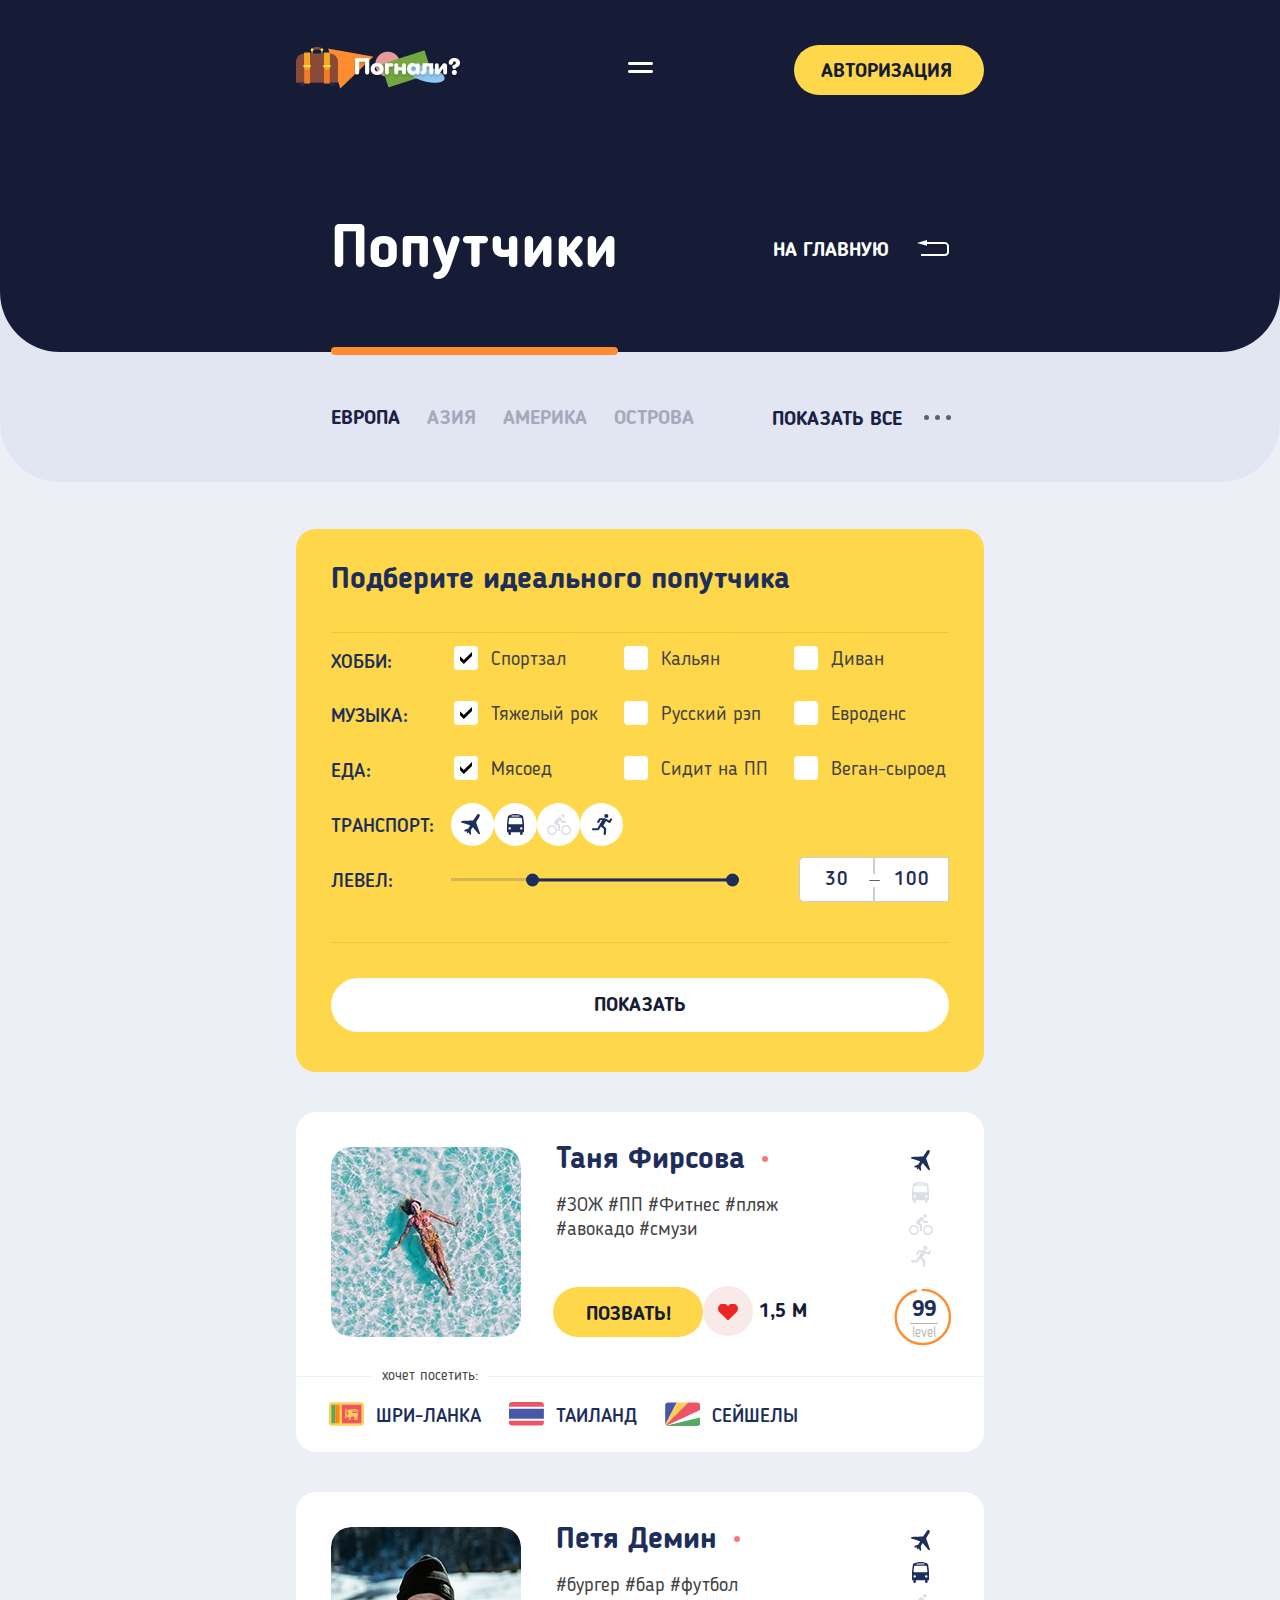
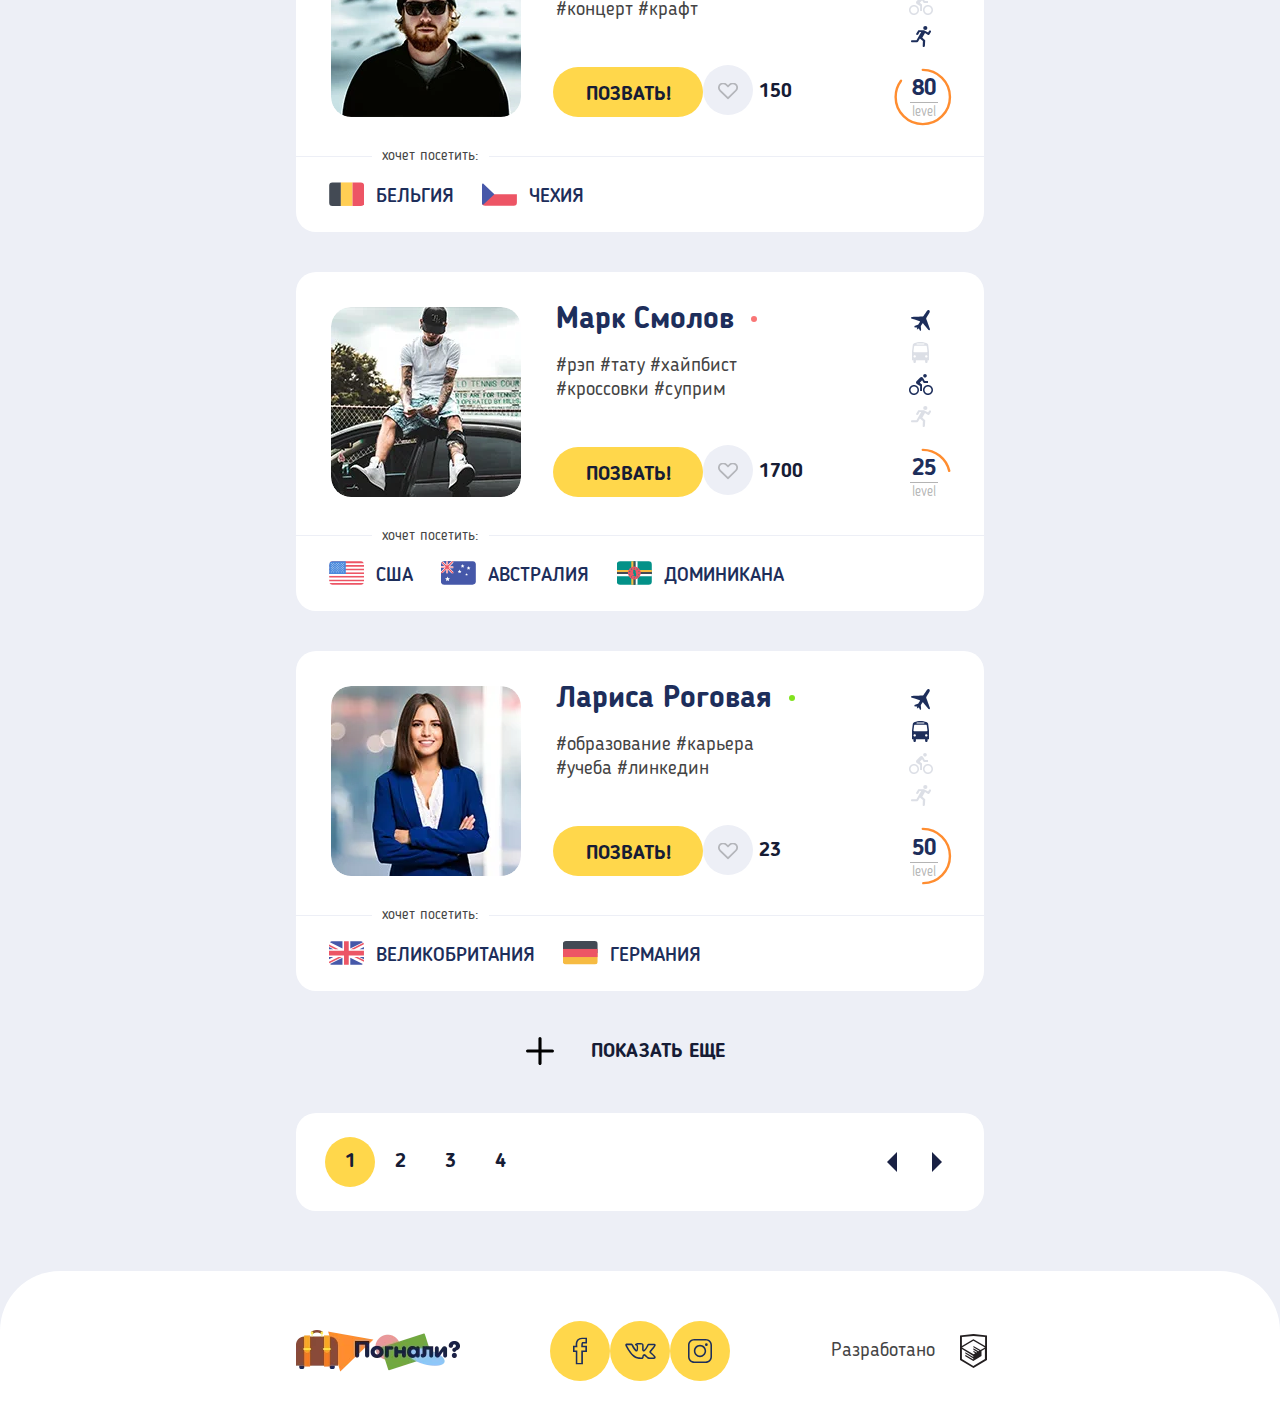
==== commit c97b5c19: "правки по шаблонам" ====
--- a/catalog.html
+++ b/catalog.html
@@ -18,7 +18,7 @@
 </head>
 <body>
 <div class="svg-template">
-  <svg xmlns="http://www.w3.org/2000/svg" xmlns:xlink="http://www.w3.org/1999/xlink"><symbol id="icon-email" viewBox="0 0 45 45"><path d="M0 23c0 1.6 1.3 3 3 3h30c1.7 0 3-1.3 3-3V3c0-1.6-1.3-3-3-3H3C1.3 0 0 1.3 0 3v20zm11-10L4.2 6.2c-.6-.6-.6-1.5 0-2 .6-.6 1.5-.6 2.1 0l11 10.9c.4.4 1.2.4 1.6 0l11-10.9c.6-.6 1.5-.6 2.1 0 .6.6.6 1.5 0 2L25 13l6.9 6.8c.6.6.6 1.5 0 2-.6.6-1.5.6-2.1 0L22.9 15s-2.1 2.2-2.5 2.5c-.6.6-1.4 1-2.4 1-.9 0-1.8-.4-2.4-1L13.1 15l-6.9 6.8c-.6.6-1.5.6-2.1 0-.6-.6-.6-1.5 0-2L11 13z"></path></symbol><symbol id="icon-facebook" viewBox="0 0 11 21"><path d="M7.8 21H2.2v-9.8H0V6.4h2.1c-.1-2.2.3-3.8 1.3-4.9C4.2.6 5.5.1 7.1 0H11v4.7H7.9c-.1.2-.2.8-.2 1.7H11v4.8H7.8V21zm-4.4-1.1h3.1v-9.8h3.2V7.5H6.5v-.6c0-1.5 0-2.9.8-3.4l.2-.1h2.3V1.1H7.1c-1.2.1-2.2.5-2.8 1.2-.8.9-1.1 2.5-.9 4.6l.1.6H1.2v2.6h2.2v9.8z"></path></symbol><symbol id="icon-instagram" viewBox="0 0 23 23"><path d="M17 1.5c2.5 0 4.5 2 4.5 4.5v11c0 2.5-2 4.5-4.5 4.5H6c-2.5 0-4.5-2-4.5-4.5V6c0-2.5 2-4.5 4.5-4.5h11M17 0H6C2.7 0 0 2.7 0 6v11c0 3.3 2.7 6 6 6h11c3.3 0 6-2.7 6-6V6c0-3.3-2.7-6-6-6z"></path><path d="M11.5 7.1c2.4 0 4.4 2 4.4 4.4 0 2.4-2 4.4-4.4 4.4-2.4 0-4.4-2-4.4-4.4 0-2.4 2-4.4 4.4-4.4m0-1.5c-3.3 0-5.9 2.7-5.9 5.9s2.7 5.9 5.9 5.9 5.9-2.7 5.9-5.9-2.6-5.9-5.9-5.9z"></path><circle cx="17.6" cy="5.4" r="1.3"></circle></symbol><symbol id="icon-level-small"><circle cx="35" cy="30" r="22.5" fill="none"></circle><path fill="none" stroke-linecap="round" stroke-width="2" stroke="#ff8d30" d="M28 6.5 a 20 20 0 0 1 0 45 a 20 20 0 0 1 0 -45"></path></symbol><symbol id="icon-level" viewBox="0 0 100 100"><circle cx="35" cy="35" r="30" fill="none"></circle><path fill="none" stroke-linecap="round" stroke-width="3" stroke="#ff8d30" d="M35 6.5 a 25 25 0 0 1 0 57 a 25 25 0 0 1 0 -57"></path></symbol><symbol id="icon-menu" viewBox="0 0 25 11"><path d="M1.5 3h22c.8 0 1.5-.7 1.5-1.5S24.3 0 23.5 0h-22C.7 0 0 .7 0 1.5S.7 3 1.5 3zm22 5h-22C.7 8 0 8.7 0 9.5S.7 11 1.5 11h22c.8 0 1.5-.7 1.5-1.5S24.3 8 23.5 8z"></path></symbol><symbol id="icon-phone" viewBox="0 0 36 36"><path d="M18 0C11.6 0 5.2 1.1 2.8 3.4.9 5.3.2 8.7 0 10.8v.3c0 .8.7 1.5 1.5 1.5.1 0 3.7-.3 5.9-.5h.2c.8 0 1.5-.7 1.5-1.5v-3C9 6.7 9.7 6 10.7 6h14.7c.8 0 1.6.7 1.6 1.7v3c0 .8.7 1.5 1.5 1.5h.2c2.2.2 5.8.5 5.9.5.8 0 1.5-.7 1.5-1.5v-.3c-.2-2.1-.9-5.5-2.8-7.4C30.8 1.1 24.4 0 18 0zm0 19.5c-1.7 0-3 1.3-3 3s1.3 3 3 3 3-1.3 3-3-1.3-3-3-3zm-2.3-6.8v-1.9c0-1-.8-1.9-1.9-1.9s-1.8.9-1.8 2v1.9L1.9 23.6c-.7.7-1.1 1.6-1.1 2.7v3c0 1.7 1.3 3 3 3h.8v1.9c0 1 .8 1.9 1.9 1.9s1.9-.8 1.9-1.9v-1.9h19.5v1.9c0 1 .8 1.9 1.9 1.9 1 0 1.9-.8 1.9-1.9v-1.9h.8c1.7 0 3-1.3 3-3v-3c0-1.1-.4-2-1.1-2.7L24 12.7v-1.9c0-1-.8-1.9-1.9-1.9s-1.9.8-1.9 1.9v1.9h-4.5zm2.3 3.8c3.3 0 6 2.7 6 6s-2.7 6-6 6-6-2.7-6-6 2.7-6 6-6z"></path></symbol><symbol id="icon-vk" viewBox="0 0 30 15.8"><path d="M23.9 15.8c-.4 0-1.2-.1-2.1-.6-.6-.4-1.2-1-1.8-1.5-.4-.4-1.2-1.2-1.4-1.2-.3.1-.5.9-.5 1.6 0 .1 0 .8-.5 1.2-.4.4-1.1.5-1.2.5h-1.9c-1 0-4.4-.2-7.4-3C3.4 9.4.3 3 .1 2.7 0 2.2-.1 1.5.3 1.1.7.7 1.4.6 1.7.6h4.2c.1 0 .6.1 1 .3.4.2.6.7.6.7S8.1 3 9 4.3c1.3 2 1.9 2.5 2.1 2.6.2-.4.3-1.7.2-2.9 0-.5-.1-1.1-.3-1.3-.1-.1-.4-.3-.8-.3l-.7-.6c-.1-.7.6-1.2 1.1-1.4.7-.3 1.8-.4 3.1-.4h.7c1.2 0 1.6.1 2.1.2 1.7.4 1.6 1.7 1.6 3.3v2.1c0 .4 0 1 .1 1.3.2-.1.9-.7 2.1-2.5.8-1.2 1.4-2.5 1.5-2.8.2-.4.6-.9 1.6-.9h4.7c1 0 1.6.3 1.8.9.3.6.2 1.7-2.4 4.6-.4.4-.7.8-1 1.1-.6.7-1.2 1.4-1.2 1.6.1.1.7.6 1.3 1.1 1.5 1.2 2.5 2.3 3 3.1.5.8.4 1.3.3 1.7-.4.9-1.6 1-1.9 1h-4.1zm-5.3-4.9c.9 0 1.7.8 2.5 1.6.5.5 1 1 1.5 1.3.7.4 1.3.4 1.4.4h3.9c.2 0 .4-.1.5-.1 0 0 0-.1-.1-.2-.4-.7-1.4-1.7-2.7-2.7-1.2-1-1.8-1.5-1.9-2.2-.1-.8.5-1.4 1.6-2.7.3-.3.6-.7 1-1.1 1.6-1.8 2-2.6 2.1-3h-5.3c-.2.4-.8 1.8-1.6 3-1.9 2.8-2.8 3.2-3.4 3.2-.2 0-.4 0-.6-.1-1-.6-1-1.8-.9-2.8V3.4c.1-1.7 0-1.7-.4-1.8-.4-.1-.7-.1-1.9-.2h-.7c-.6 0-1.3 0-1.9.1l.3.3c.6.7.6 2 .6 2.2.1 1.6.1 3.8-1 4.3-.2.1-.4.1-.6.1-.9 0-1.9-.9-3.4-3.3-.8-1.2-1.5-2.7-1.5-2.8L6 2.2c-.1 0-.2-.1-.3-.1H1.6c.6 1.2 3.4 6.6 6.5 9.5 2.7 2.5 5.8 2.6 6.4 2.6h1.9s.2-.1.3-.1V14c0-.3 0-2.6 1.6-3 .1-.1.2-.1.3-.1z"></path></symbol></svg>
+  <svg xmlns="http://www.w3.org/2000/svg" xmlns:xlink="http://www.w3.org/1999/xlink"><symbol id="icon-email" viewBox="0 0 45 45"><path d="M0 23c0 1.6 1.3 3 3 3h30c1.7 0 3-1.3 3-3V3c0-1.6-1.3-3-3-3H3C1.3 0 0 1.3 0 3v20zm11-10L4.2 6.2c-.6-.6-.6-1.5 0-2 .6-.6 1.5-.6 2.1 0l11 10.9c.4.4 1.2.4 1.6 0l11-10.9c.6-.6 1.5-.6 2.1 0 .6.6.6 1.5 0 2L25 13l6.9 6.8c.6.6.6 1.5 0 2-.6.6-1.5.6-2.1 0L22.9 15s-2.1 2.2-2.5 2.5c-.6.6-1.4 1-2.4 1-.9 0-1.8-.4-2.4-1L13.1 15l-6.9 6.8c-.6.6-1.5.6-2.1 0-.6-.6-.6-1.5 0-2L11 13z"></path></symbol><symbol id="icon-facebook" viewBox="0 0 11 21"><path d="M7.8 21H2.2v-9.8H0V6.4h2.1c-.1-2.2.3-3.8 1.3-4.9C4.2.6 5.5.1 7.1 0H11v4.7H7.9c-.1.2-.2.8-.2 1.7H11v4.8H7.8V21zm-4.4-1.1h3.1v-9.8h3.2V7.5H6.5v-.6c0-1.5 0-2.9.8-3.4l.2-.1h2.3V1.1H7.1c-1.2.1-2.2.5-2.8 1.2-.8.9-1.1 2.5-.9 4.6l.1.6H1.2v2.6h2.2v9.8z"></path></symbol><symbol id="icon-instagram" viewBox="0 0 23 23"><path d="M17 1.5c2.5 0 4.5 2 4.5 4.5v11c0 2.5-2 4.5-4.5 4.5H6c-2.5 0-4.5-2-4.5-4.5V6c0-2.5 2-4.5 4.5-4.5h11M17 0H6C2.7 0 0 2.7 0 6v11c0 3.3 2.7 6 6 6h11c3.3 0 6-2.7 6-6V6c0-3.3-2.7-6-6-6z"></path><path d="M11.5 7.1c2.4 0 4.4 2 4.4 4.4 0 2.4-2 4.4-4.4 4.4-2.4 0-4.4-2-4.4-4.4 0-2.4 2-4.4 4.4-4.4m0-1.5c-3.3 0-5.9 2.7-5.9 5.9s2.7 5.9 5.9 5.9 5.9-2.7 5.9-5.9-2.6-5.9-5.9-5.9z"></path><circle cx="17.6" cy="5.4" r="1.3"></circle></symbol><symbol id="icon-level-small" viewBox="0 0 58 58"><circle cx="35" cy="30" r="22.5" fill="none"></circle><path fill="none" stroke-linecap="round" stroke-width="2" stroke="#ff8d30" d="M28 6.5 a 20 20 0 0 1 0 45 a 20 20 0 0 1 0 -45"></path></symbol><symbol id="icon-level" viewBox="0 0 100 100"><circle cx="35" cy="35" r="30" fill="none"></circle><path fill="none" stroke-linecap="round" stroke-width="3" stroke="#ff8d30" d="M35 6.5 a 25 25 0 0 1 0 57 a 25 25 0 0 1 0 -57"></path></symbol><symbol id="icon-menu" viewBox="0 0 25 11"><path d="M1.5 3h22c.8 0 1.5-.7 1.5-1.5S24.3 0 23.5 0h-22C.7 0 0 .7 0 1.5S.7 3 1.5 3zm22 5h-22C.7 8 0 8.7 0 9.5S.7 11 1.5 11h22c.8 0 1.5-.7 1.5-1.5S24.3 8 23.5 8z"></path></symbol><symbol id="icon-phone" viewBox="0 0 36 36"><path d="M18 0C11.6 0 5.2 1.1 2.8 3.4.9 5.3.2 8.7 0 10.8v.3c0 .8.7 1.5 1.5 1.5.1 0 3.7-.3 5.9-.5h.2c.8 0 1.5-.7 1.5-1.5v-3C9 6.7 9.7 6 10.7 6h14.7c.8 0 1.6.7 1.6 1.7v3c0 .8.7 1.5 1.5 1.5h.2c2.2.2 5.8.5 5.9.5.8 0 1.5-.7 1.5-1.5v-.3c-.2-2.1-.9-5.5-2.8-7.4C30.8 1.1 24.4 0 18 0zm0 19.5c-1.7 0-3 1.3-3 3s1.3 3 3 3 3-1.3 3-3-1.3-3-3-3zm-2.3-6.8v-1.9c0-1-.8-1.9-1.9-1.9s-1.8.9-1.8 2v1.9L1.9 23.6c-.7.7-1.1 1.6-1.1 2.7v3c0 1.7 1.3 3 3 3h.8v1.9c0 1 .8 1.9 1.9 1.9s1.9-.8 1.9-1.9v-1.9h19.5v1.9c0 1 .8 1.9 1.9 1.9 1 0 1.9-.8 1.9-1.9v-1.9h.8c1.7 0 3-1.3 3-3v-3c0-1.1-.4-2-1.1-2.7L24 12.7v-1.9c0-1-.8-1.9-1.9-1.9s-1.9.8-1.9 1.9v1.9h-4.5zm2.3 3.8c3.3 0 6 2.7 6 6s-2.7 6-6 6-6-2.7-6-6 2.7-6 6-6z"></path></symbol><symbol id="icon-vk" viewBox="0 0 30 15.8"><path d="M23.9 15.8c-.4 0-1.2-.1-2.1-.6-.6-.4-1.2-1-1.8-1.5-.4-.4-1.2-1.2-1.4-1.2-.3.1-.5.9-.5 1.6 0 .1 0 .8-.5 1.2-.4.4-1.1.5-1.2.5h-1.9c-1 0-4.4-.2-7.4-3C3.4 9.4.3 3 .1 2.7 0 2.2-.1 1.5.3 1.1.7.7 1.4.6 1.7.6h4.2c.1 0 .6.1 1 .3.4.2.6.7.6.7S8.1 3 9 4.3c1.3 2 1.9 2.5 2.1 2.6.2-.4.3-1.7.2-2.9 0-.5-.1-1.1-.3-1.3-.1-.1-.4-.3-.8-.3l-.7-.6c-.1-.7.6-1.2 1.1-1.4.7-.3 1.8-.4 3.1-.4h.7c1.2 0 1.6.1 2.1.2 1.7.4 1.6 1.7 1.6 3.3v2.1c0 .4 0 1 .1 1.3.2-.1.9-.7 2.1-2.5.8-1.2 1.4-2.5 1.5-2.8.2-.4.6-.9 1.6-.9h4.7c1 0 1.6.3 1.8.9.3.6.2 1.7-2.4 4.6-.4.4-.7.8-1 1.1-.6.7-1.2 1.4-1.2 1.6.1.1.7.6 1.3 1.1 1.5 1.2 2.5 2.3 3 3.1.5.8.4 1.3.3 1.7-.4.9-1.6 1-1.9 1h-4.1zm-5.3-4.9c.9 0 1.7.8 2.5 1.6.5.5 1 1 1.5 1.3.7.4 1.3.4 1.4.4h3.9c.2 0 .4-.1.5-.1 0 0 0-.1-.1-.2-.4-.7-1.4-1.7-2.7-2.7-1.2-1-1.8-1.5-1.9-2.2-.1-.8.5-1.4 1.6-2.7.3-.3.6-.7 1-1.1 1.6-1.8 2-2.6 2.1-3h-5.3c-.2.4-.8 1.8-1.6 3-1.9 2.8-2.8 3.2-3.4 3.2-.2 0-.4 0-.6-.1-1-.6-1-1.8-.9-2.8V3.4c.1-1.7 0-1.7-.4-1.8-.4-.1-.7-.1-1.9-.2h-.7c-.6 0-1.3 0-1.9.1l.3.3c.6.7.6 2 .6 2.2.1 1.6.1 3.8-1 4.3-.2.1-.4.1-.6.1-.9 0-1.9-.9-3.4-3.3-.8-1.2-1.5-2.7-1.5-2.8L6 2.2c-.1 0-.2-.1-.3-.1H1.6c.6 1.2 3.4 6.6 6.5 9.5 2.7 2.5 5.8 2.6 6.4 2.6h1.9s.2-.1.3-.1V14c0-.3 0-2.6 1.6-3 .1-.1.2-.1.3-.1z"></path></symbol></svg>
 </div>
 
   <header class="header">
@@ -673,7 +673,9 @@
               <div class="catalog-profiles-list__level-big-wrapper">
                 <h3 class="catalog-profiles-list__level-header"><span class="catalog-profiles-list__level-header-text">левел:</span></h3>
                 <div class="level">
-                  <svg class="level__progress-bar level__progress-bar-small level__progress-bar-small--80" width="60" height="60"><use xlink:href="#icon-level-small"></use></svg>
+                  <svg class="level__progress-bar level__progress-bar-small level__progress-bar-small--80">
+                    <use style="display: block;" width="100%" height="100%" xlink:href="#icon-level-small"></use>
+                  </svg>
                   <p class="level__number">80</p>
                   <p class="level__text level__text--hidden">level</p>
                 </div>
--- a/css/general.css
+++ b/css/general.css
@@ -58,6 +58,14 @@
 }
 
 /* ------ Specification ------*/
+
+:root {
+  --general-lh: 1em;
+  --secondary-lh: 1.2em;
+  --medium-lh: 1.5em;
+  --large-lh: 1.38em;
+  --button-lh: 1.67em;
+}
 
 html {
   font-family: sans-serif;
@@ -154,6 +162,19 @@
   margin: 0;
   font-family: "BloggerSans", "Arial", sans-serif;
 }
+
+.button--square::after {
+  content: "";
+  position: absolute;
+  top: 50%;
+  right: 20px;
+  width: 10px;
+  height: 14px;
+  transform: translateY(-50%);
+  border-left: 10px solid rgb(25 33 68);
+  border-bottom: 7px solid rgb(0 0 0 / 0%);
+  border-top: 7px solid rgb(0 0 0 / 0%);
+}
 /*
 /* ------ Default-Mobile Media ------*/
 
@@ -244,7 +265,6 @@
   display: inline-block;
   padding: 0 20px 0 15px;
   width: 100%;
-  font-family: "Blogger Sans", Arial, sans-serif;
   font-size: 17px;
   font-weight: 700;
   color: rgb(22, 28, 53);
@@ -445,6 +465,10 @@
     width: 768px;
   }
 
+  .button--square::after {
+    right: 35px;
+  }
+
   /* Header */
   .header__wrapper {
     padding-top: 5px;
@@ -505,7 +529,8 @@
     display: inline-block;
     width: auto;
     padding: 0 30px 0 25px;
-    line-height: 55px;
+    height: 50px;
+    line-height: 54px;
   }
 
   .contacts-list__auth-button {
@@ -707,6 +732,7 @@
 
   .contacts-list--clone .contacts-list__item {
     display: block;
+    height: 50px;
   }
 
   .contacts-list__item:first-child {
--- a/css/catalog.css
+++ b/css/catalog.css
@@ -1,4 +1,3 @@
-
 .main__wrapper {
   position: relative;
   z-index: 13;
@@ -44,7 +43,6 @@
   font-size: 16px;
   font-weight: 700;
   font-style: normal;
-  line-height: 1.38;
   letter-spacing: normal;
   color: rgb(25 33 68);
   text-transform: uppercase;
@@ -73,7 +71,6 @@
 .filter__btn {
   display: none;
   font-size: 0;
-  line-height: 0;
   color: rgb(0 0 0 / 0%);
   top: 0;
   right: 5px;
@@ -118,7 +115,6 @@
   font-size: 16px;
   font-weight: 700;
   font-style: normal;
-  line-height: 1.38;
   letter-spacing: normal;
   color: rgb(25 33 68);
   text-transform: uppercase;
@@ -162,7 +158,7 @@
   font-size: 14px;
   font-weight: 500;
   font-style: normal;
-  line-height: 1.29;
+  line-height: var(--secondary-lh);
   letter-spacing: 1.4px;
   color: rgb(29 46 91);
   text-align: center;
@@ -189,10 +185,6 @@
 
 .countries-by-letter-list__link {
   font-size: 16px;
-  font-weight: 400;
-  font-style: normal;
-  line-height: 1.38;
-  letter-spacing: normal;
   color: rgb(68 68 68);
 }
 
@@ -253,7 +245,7 @@
   font-size: 16px;
   font-weight: 700;
   font-style: normal;
-  line-height: 1.13;
+  line-height: var(--general-lh);
   letter-spacing: normal;
   color: rgb(29 46 91);
   text-transform: uppercase;
@@ -262,7 +254,6 @@
 
 .filter-options-list__button {
   font-size: 0;
-  line-height: 0;
   color: rgb(0 0 0 / 0%);
   position: absolute;
   top: 15px;
@@ -407,7 +398,7 @@
   font-weight: 400;
   font-style: normal;
   font-stretch: normal;
-  line-height: 1.2;
+  line-height: var(--secondary-lh);
   letter-spacing: normal;
   text-align: center;
   color: rgb(255 255 255);
@@ -428,8 +419,8 @@
 }
 
 .level__number {
-  margin: 0 auto;
-  font-size: 24px;
+  margin: 4px auto 0 auto;
+  font-size: 20px;
   font-weight: 700;
   color: rgb(29 46 91);
 }
@@ -451,20 +442,17 @@
 
 .level__text--hidden {
   font-size: 0;
-  line-height: 0;
   color: rgb(0 0 0 / 0%);
   padding: 0;
 }
 
 .vehicles__checkbox-indicator {
   font-size: 0;
-  line-height: 0;
   color: rgb(0 0 0 / 0%);
 }
 
 .transport__title {
   font-size: 0;
-  line-height: 0;
   color: rgb(0 0 0 / 0%);
   position: absolute;
   bottom: -60px;
@@ -559,18 +547,21 @@
 .level-slider__max,
 .level-slider__min {
   font-size: 0;
-  line-height: 0;
   color: rgb(0 0 0 / 0%);
   position: absolute;
   top: 50%;
+  transform: translateY(-50%);
   width: 10px;
   height: 10px;
-  margin-top: -5px;
   padding: 0;
   background-color: rgb(29 46 91);
   border: 0;
   border-radius: 50%;
   cursor: pointer;
+}
+
+.level-slider__max {
+  right: 0;
 }
 
 .level-slider__min {
@@ -587,6 +578,11 @@
   background-color: rgb(29 46 91);
 }
 
+.button--white {
+  padding: 13px 20px 10px 20px;
+  background-color: #fff;
+}
+
 .catalog-profiles-list {
   margin: 0;
   padding: 0;
@@ -656,7 +652,6 @@
 
 .catalog-profiles-list__name::after {
   font-size: 0;
-  line-height: 0;
   color: rgb(0 0 0 / 0%);
   content: "";
   position: absolute;
@@ -671,6 +666,10 @@
   background-color: rgb(249 118 118);
 }
 
+.catalog-profiles-list__name--online::after {
+  background-color: rgb(129 227 30);
+}
+
 .catalog-hashtags-list {
   order: 3;
   display: flex;
@@ -689,7 +688,7 @@
   font-size: 15px;
   font-weight: 400;
   font-style: normal;
-  line-height: 1.2;
+  line-height: var(--secondary-lh);
   letter-spacing: normal;
   color: rgb(68 68 68);
 }
@@ -705,12 +704,9 @@
   bottom: 20px;
   left: 20px;
   width: auto;
-  padding: 7px 80px 3px;
+  padding: 12px 80px 10px;
   font-size: 17px;
   font-weight: 700;
-  font-style: normal;
-  line-height: 1.76;
-  letter-spacing: normal;
   color: rgb(22 28 53);
   text-transform: uppercase;
   border-radius: 20px;
@@ -719,7 +715,6 @@
 
 .catalog-profiles-list__like {
   font-size: 0;
-  line-height: 0;
   color: rgb(0 0 0 / 0%);
   position: relative;
   display: block;
@@ -739,15 +734,14 @@
 .catalog-profiles-list__like::before {
   content: "";
   position: absolute;
-  top: 50%;
+  top: calc(50% + 1px);
   left: 50%;
+  transform: translate(-50%, -50%);
   width: 13px;
   height: 11px;
-  margin-left: -6.5px;
-  margin-top: -5.5px;
   background-image: url(../img/heart.svg);
   background-repeat: no-repeat;
-  opacity: .3;
+  opacity: .8;
 }
 
 .catalog-profiles-list__like--liked::before {
@@ -767,7 +761,7 @@
 .catalog-profiles-list__likes {
   text-transform: uppercase;
   font-size: 14px;
-  line-height: 1.5;
+  line-height: var(--medium-lh);
   color: rgb(22 28 53);
 }
 
@@ -780,7 +774,7 @@
   font-size: 15px;
   font-weight: 400;
   font-style: normal;
-  line-height: 1.2;
+  line-height: var(--secondary-lh);
   letter-spacing: normal;
   color: rgb(68 68 68);
   text-transform: lowercase;
@@ -799,6 +793,37 @@
   background-color: rgb(255 255 255);
 }
 
+.catalog-profiles-list__wish-countries-header-text:before,
+.catalog-profiles-list__wish-countries-header-text:after,
+.catalog-profiles-list__transport-header-text:before,
+.catalog-profiles-list__transport-header-text:after {
+  background-color: rgb(237 239 246);
+  content: "";
+  display: inline-block;
+  height: 1px;
+  position: relative;
+  vertical-align: middle;
+}
+
+.catalog-profiles-list__wish-countries-header-text:before,
+.catalog-profiles-list__transport-header-text:before {
+  right: 0.7em;
+  width: 16px;
+  margin-left: -16px;
+}
+
+.catalog-profiles-list__wish-countries-header-text:after {
+  left: 0.7em;
+  width: 138px;
+  margin-right: -138px;
+}
+
+.catalog-profiles-list__transport-header-text:after {
+  left: 0.7em;
+  width: 169px;
+  margin-right: -169px;
+}
+
 .catalog-wish-countries-list {
   padding: 0;
   list-style: none;
@@ -815,7 +840,7 @@
   font-size: 15px;
   font-weight: 500;
   font-style: normal;
-  line-height: 1.2;
+  line-height: var(--secondary-lh);
   letter-spacing: normal;
   color: rgb(29 46 91);
   text-transform: uppercase;
@@ -936,7 +961,6 @@
 
 .pagination-list__item--number {
   font-size: 0;
-  line-height: 0;
   color: rgb(0 0 0 / 0%);
   height: 0;
   width: 0;
@@ -951,7 +975,6 @@
 
 .pagination-list__link {
   font-size: 0;
-  line-height: 0;
   color: rgb(0 0 0 / 0%);
   display: block;
   width: 100%;
@@ -996,7 +1019,7 @@
   font-size: 36px;
   font-weight: 700;
   font-style: normal;
-  line-height: 1.11;
+  line-height: var(--general-lh);
   letter-spacing: normal;
   color: rgb(255 255 255);
 }
@@ -1014,17 +1037,11 @@
 
 .level__progress-bar {
   position: absolute;
-  top: 50%; left: 51%;
-  transform: translate(-50%, -50%);
-  transform-origin: center;
-  width: 45px;
-  height: 45px;
-  object-fit: cover;
-}
-
-#icon-level-small {
+  top: 0; left: 0;
   width: 100%;
   height: 100%;
+  display: flex;
+  justify-content: center;
 }
 
 .level__progress-bar-small--50 {
@@ -1068,7 +1085,7 @@
     font-weight: 700;
     font-style: normal;
     font-stretch: normal;
-    line-height: 1.2;
+    line-height: var(--secondary-lh);
     letter-spacing: normal;
     text-align: left;
     color: rgb(255 255 255);
@@ -1077,7 +1094,7 @@
 
   .main__header {
     font-size: 60px;
-    line-height: 1.17;
+    line-height: var(--secondary-lh);
   }
 
   .main__header::after {
@@ -1137,7 +1154,7 @@
     font-weight: 700;
     font-style: normal;
     font-stretch: normal;
-    line-height: 1.2;
+    line-height: var(--secondary-lh);
     letter-spacing: normal;
     color: rgb(25 33 68);
     text-transform: uppercase;
@@ -1145,6 +1162,11 @@
     background-position: right 8px;
   }
 
+  .button--white {
+    padding: 17px 20px 15px 20px;
+    background-color: #fff;
+  }
+
   .mainland-list {
     margin-left: 0;
     margin-bottom: 80px;
@@ -1161,7 +1183,7 @@
 
   .mainland-list__link {
     font-size: 20px;
-    line-height: 1.2;
+    line-height: var(--secondary-lh);
   }
 
   .alphabet-list {
@@ -1207,7 +1229,7 @@
 
   .countries-by-letter-list__link {
     font-size: 20px;
-    line-height: 1.5;
+    line-height: var(--medium-lh);
   }
 
   .alphabet-list__item:not(:nth-child(5n+1)) {
@@ -1215,8 +1237,9 @@
   }
 
   .level {
-    width: 60px;
-    height: 60px;
+    width: 70px;
+    height: 70px;
+    padding-right: 1px;
   }
 
   .alphabet-list__item--hidden-on-big {
@@ -1252,28 +1275,27 @@
   .catalog-profiles-list__level-header,
   .catalog-profiles-list__transport-header {
     font-size: 0;
-    line-height: 0;
     color: rgb(0 0 0 / 0%);
   }
 
   .filter-options-list__item {
     display: flex;
     align-items: center;
-    height: 55px;
+    min-height: 55px;
   }
 
   .filter-options-list__title {
     display: none;
-    margin-top: 40px;
-    margin-bottom: 0;
-    width: auto;
+    margin: 0;
+    margin-top: 5px;
     font-size: 20px;
     font-weight: 500;
-    line-height: 1.5;
   }
 
   .filter-options-list__title--enumeration {
     display: inline-block;
+    width: 120px;
+    flex-shrink: 0;
   }
 
   .filter-options-list__food,
@@ -1282,20 +1304,10 @@
     display: flex;
   }
 
-  .filter-options-list__hobby {
-    margin-top: 38px;
-  }
-
   .filter-options-list__checkbox {
-    margin-bottom: 0;
-  }
-
-  .filter-options-list__checkbox-hobby:first-child {
-    margin-left: 104px;
-  }
-
-  .filter-options-list__checkbox-hobby:nth-child(3) {
-    margin-left: 113px;
+    margin: 0;
+    width: 130px;
+    margin-left: 40px;
   }
 
   .filter-options-list__label::before {
@@ -1317,30 +1329,14 @@
     border-top: none;
   }
 
-  .filter-options-list__item:not(:first-child) .filter-options-list__title {
-    margin-top: 30px;
-  }
-
   .filter-options-list__music {
-    margin-top: 48px;
-  }
-
-  .filter-options-list__checkbox-music:first-child {
-    margin-left: 85px;
-  }
-
-  .filter-options-list__checkbox-music:nth-child(2) {
-    margin-left: 65px;
-  }
-
-  .filter-options-list__checkbox-music:nth-child(3) {
-    margin-left: 75px;
+    margin-bottom: 0;
   }
 
   .vehicles {
     align-items: center;
     margin-bottom: 0;
-    margin-top: 30px;
+    margin-top: 0;
   }
 
   .vehicles__checkbox {
@@ -1355,10 +1351,6 @@
     height: 43px;
   }
 
-  .vehicles__checkbox:first-child {
-    margin-left: 20px;
-  }
-
   .transport--small.transport--plane::before {
     background-size: 19px 21px;
   }
@@ -1378,7 +1370,8 @@
   .filter-options-list__item:last-child {
     justify-content: space-between;
     border-bottom: 1px solid rgb(243 199 43);
-    padding-bottom: 103px;
+    padding-bottom: 40px;
+    margin-top: 5px;
   }
 
   .filter-options-list__wrapper {
@@ -1389,7 +1382,7 @@
   .filter-options-list__wrapper--numbers {
     order: 4;
     margin-left: 60px;
-    margin-top: 85px;
+    margin-top: 0;
   }
 
   .filter-options-list__level {
@@ -1404,8 +1397,6 @@
   }
 
   .level-slider {
-    margin-left: 65px;
-    margin-top: 85px;
     margin-bottom: 0;
     height: 3px;
   }
@@ -1414,7 +1405,6 @@
   .level-slider__min {
     width: 13px;
     height: 13px;
-    margin-top: -6.5px;
   }
 
   .level-slider__min {
@@ -1426,8 +1416,19 @@
     width: 200px;
   }
 
-  .button--white {
-    padding: 10px 20px;
+  .catalog-profiles-list__wish-countries-header-text:before {
+    width: 76px;
+    margin-left: -76px;
+  }
+
+  .catalog-profiles-list__wish-countries-header-text:after {
+    width: 496px;
+    margin-right: -496px;
+  }
+
+  .catalog-profiles-list__transport-header-text:after,
+  .catalog-profiles-list__transport-header-text:before {
+    display: none;
   }
 
   .catalog-profiles-list__item {
@@ -1456,10 +1457,6 @@
     height: 190px;
     margin-right: 30px;
     border-radius: 20px;
-  }-
-
-  .catalog-profiles-list__level-header+div svg {
-    top: -4px;
   }
 
   .catalog-profiles-list__info-wrapper {
@@ -1469,8 +1466,7 @@
   }
 
   .level__number {
-    font-size: 24px;
-    line-height: .8;
+    font-size: 23px;
   }
 
   .level__number--big,
@@ -1493,12 +1489,6 @@
     border-top: 1px solid rgb(68 68 68 / 40%);
   }
 
-  .level__progress-bar-small {
-    width: 60px;
-    height: 60px;
-    transform: translate(-50%, -50%) scale(1.25);
-  }
-
   .catalog-profiles-list__name {
     order: 1;
     width: fit-content;
@@ -1507,8 +1497,8 @@
   }
 
   .catalog-profiles-list__name::after {
-    top: 11px;
-    left: -23px;
+    top: 12px;
+    right: -23px;
   }
 
   .catalog-hashtags-list {
@@ -1532,7 +1522,7 @@
     width: 150px;
     height: 50px;
     font-size: 20px;
-    line-height: 1.5;
+    line-height: var(--medium-lh);
     text-align: center;
     border-radius: 40px;
   }
@@ -1546,8 +1536,6 @@
   .catalog-profiles-list__like::before {
     width: 20px;
     height: 17px;
-    margin-top: -8.5px;
-    margin-left: -10px;
   }
 
   .catalog-profiles-list__likes {
@@ -1571,7 +1559,7 @@
   .catalog-wish-countries-list__item {
     margin: 0 0 0 75px;
     font-size: 20px;
-    line-height: 1.5;
+    line-height: var(--medium-lh);
   }
 
   .catalog-wish-countries-list__item:first-child {
@@ -1638,7 +1626,7 @@
     font-weight: 700;
     font-style: normal;
     font-stretch: normal;
-    line-height: 1.5;
+    line-height: var(--medium-lh);
     letter-spacing: normal;
     color: rgb(22 28 53);
     border-radius: 50%;
@@ -1693,7 +1681,7 @@
     padding: 0;
     margin: 0 30px 0 0;
     font-size: 20px;
-    line-height: 1.2;
+    line-height: var(--secondary-lh);
     color: rgb(25 33 68);
   }
 
@@ -1790,7 +1778,7 @@
     width: 100%;
     font-size: 20px;
     font-weight: 500;
-    line-height: 1.5;
+    line-height: var(--medium-lh);
   }
 
   .filter-options-list__button {
@@ -1870,16 +1858,17 @@
     width: 120px;
   }
 
-  .button--white {
-    padding: 10px 20px;
-  }
-
   .catalog-profiles-list__item {
     flex-wrap: nowrap;
     justify-content: flex-start;
     padding: 0;
     margin-bottom: 30px;
     height: 285px;
+  }
+
+  .catalog-profiles-list__wish-countries-header-text:after,
+  .catalog-profiles-list__wish-countries-header-text:before {
+    display: none;
   }
 
   .catalog-profiles-list__item:last-child {
@@ -1921,7 +1910,6 @@
 
   .catalog-profiles-list__wish-countries-header {
     font-size: 0;
-    line-height: 0;
     color: rgb(0 0 0 / 0%);
     margin: 0;
   }
